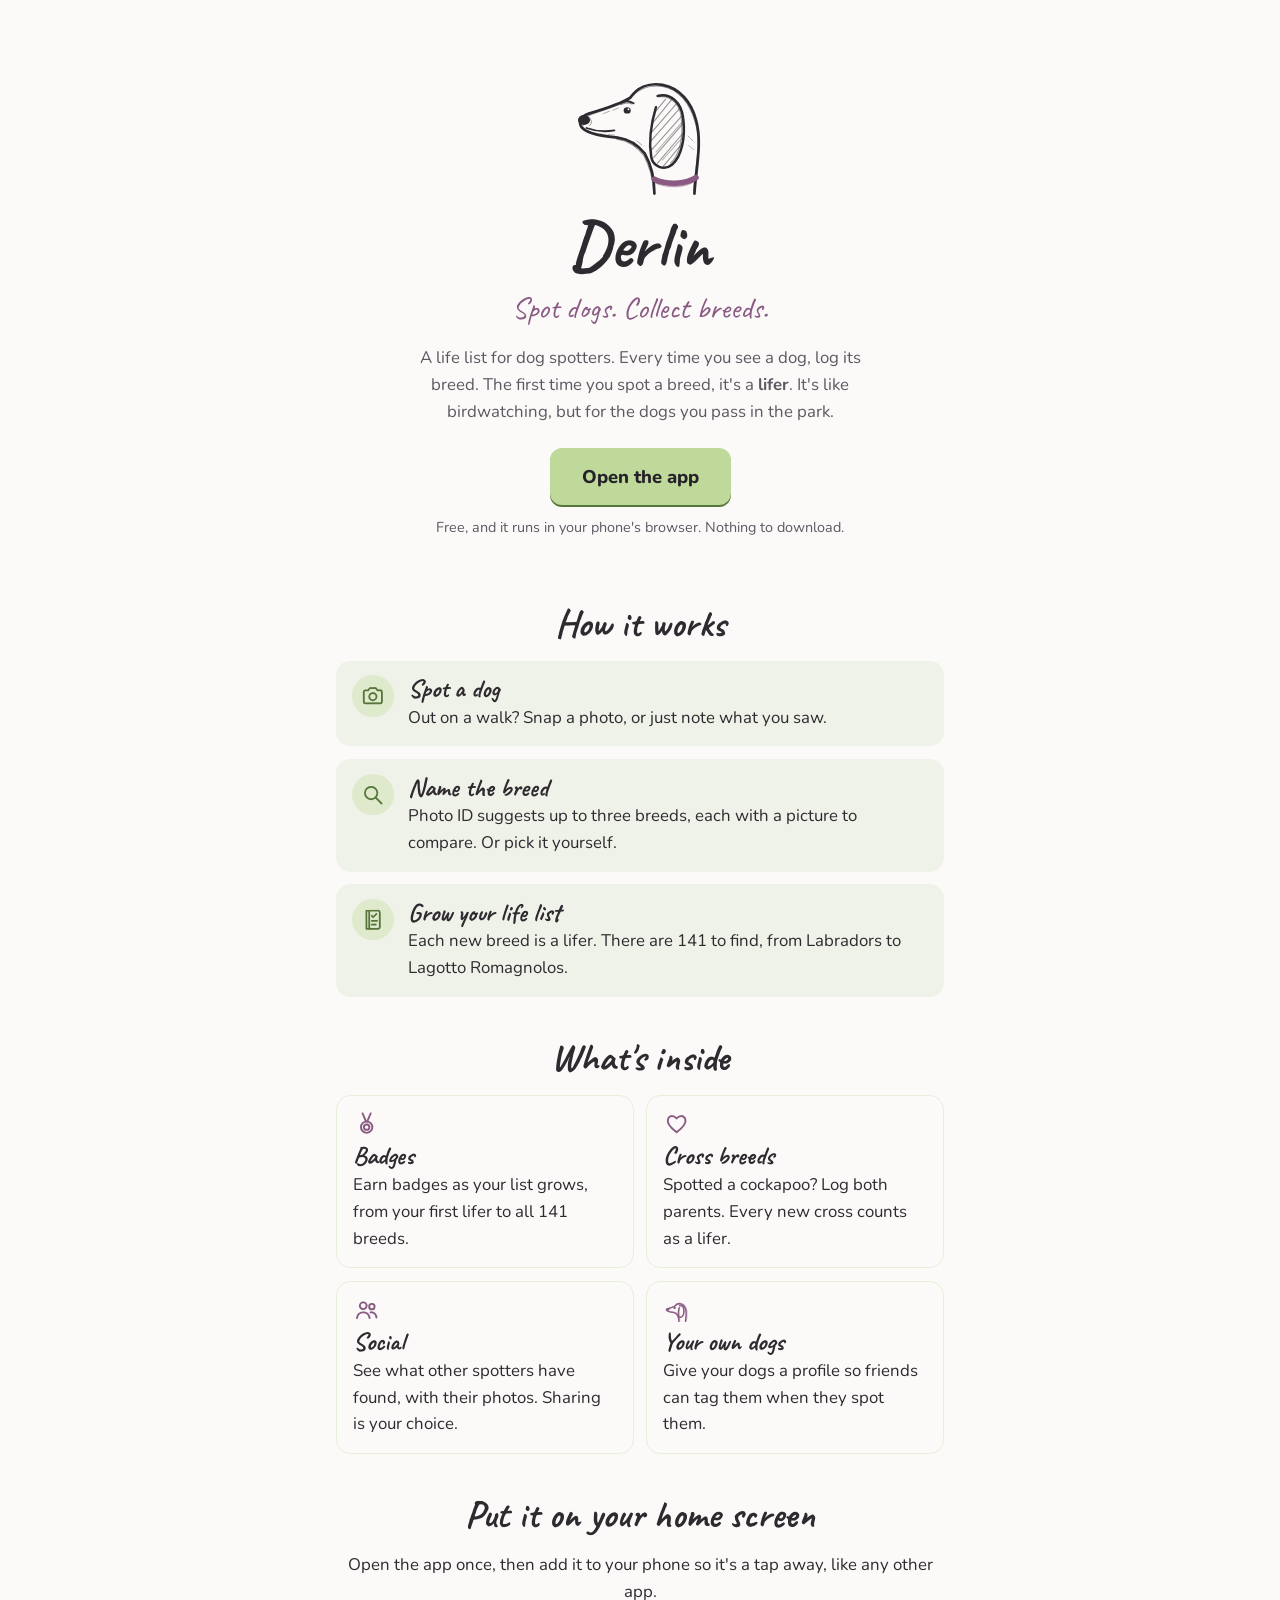
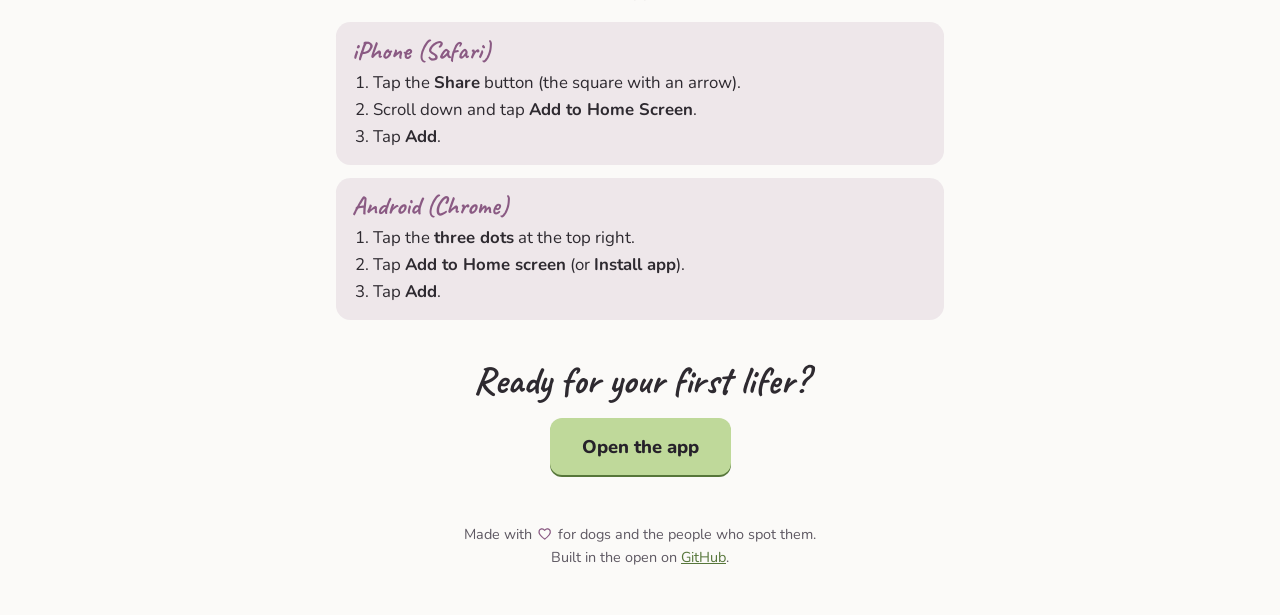
==== site/index.html @ f7e2fcc5 "Merge main into the Derlin rename Brings in the landing page and the privacy policy and terms, which" ====
<!doctype html>
<html lang="en">
<head>
<meta charset="utf-8">
<meta name="viewport" content="width=device-width, initial-scale=1">
<title>Derlin: a life list for dog spotters</title>
<meta name="description" content="Spot dogs, name their breeds and collect them all, like birding but for the dogs you pass in the park. Free, in your phone's browser.">
<meta property="og:title" content="Derlin: a life list for dog spotters">
<meta property="og:description" content="Spot dogs, name their breeds and collect them all, like birding but for dogs.">
<meta property="og:image" content="https://derlin.app/icon.png">
<meta name="theme-color" content="#FBFAF8" media="(prefers-color-scheme: light)">
<meta name="theme-color" content="#18171A" media="(prefers-color-scheme: dark)">
<link rel="icon" href="icon.svg" type="image/svg+xml">
<link rel="icon" href="icon.png" type="image/png">
<link rel="apple-touch-icon" href="icon.png">
<link rel="preconnect" href="https://fonts.googleapis.com">
<link rel="preconnect" href="https://fonts.gstatic.com" crossorigin>
<link href="https://fonts.googleapis.com/css2?family=Caveat:wght@600;700&family=Nunito:wght@400;600;700;800&display=swap" rel="stylesheet">
<style>
/* The app's brand colours (.streamlit/config.toml and MOBILE_CSS / DARK_CSS in app.py).
   Unlike the app, this page simply follows the phone's light or dark setting. */
:root {
  --paper: #FBFAF8; --card: #EFF2E8; --ink: #2E2A30; --ink-soft: #5E5862;
  --pistachio: #BFD99A; --pistachio-soft: rgba(191, 217, 154, .35);
  --pistachio-text: #56763A; --plum: #8A5A83; --plum-soft: rgba(138, 90, 131, .12);
  --on-pistachio: #26222A;
}
@media (prefers-color-scheme: dark) {
  :root {
    --paper: #18171A; --card: #262429; --ink: #ECE9EE; --ink-soft: #B5AFB9;
    --pistachio: #A9C985; --pistachio-soft: rgba(169, 201, 133, .16);
    --pistachio-text: #B9D697; --plum: #E3BEDD; --plum-soft: rgba(227, 190, 221, .14);
    --on-pistachio: #18171A;
  }
}
* { box-sizing: border-box; }
html { -webkit-text-size-adjust: 100%; }
body {
  margin: 0; background: var(--paper); color: var(--ink);
  font: 400 1.05rem/1.6 Nunito, system-ui, sans-serif;
}
main { max-width: 40rem; margin: 0 auto; padding: 0 1rem 2rem; }
h1, h2, h3 { font-family: Caveat, cursive; font-weight: 700; line-height: 1.1; margin: 0; }
a { color: var(--pistachio-text); }
.sketch { width: 1.2em; height: 1.2em; vertical-align: -.25em; }

/* The top: logo, name, one line and the button */
.hero { text-align: center; padding: 2.5rem 0 1.5rem; }
.logo { width: 9rem; height: auto; display: block; margin: 0 auto .5rem; }
.logo .ink { color: var(--ink); }
.logo .collar { stroke: var(--plum); }
.hero h1 { font-size: 4.2rem; }
.hero .tagline { font-family: Caveat, cursive; font-size: 1.9rem; color: var(--plum); margin: .1rem 0 .8rem; }
.hero p { margin: 0 auto 1.4rem; max-width: 30rem; color: var(--ink-soft); }
.button {
  display: inline-block; padding: .85rem 2rem; border-radius: .75rem;
  background: var(--pistachio); color: var(--on-pistachio); font-weight: 800;
  font-size: 1.15rem; text-decoration: none; box-shadow: 0 2px 0 var(--pistachio-text);
}
.button:hover, .button:focus-visible { filter: brightness(1.05); }
.button:active { transform: translateY(1px); box-shadow: none; }
.small { font-size: .9rem; color: var(--ink-soft); margin-top: .7rem; }

section { margin-top: 2.5rem; }
section > h2 { font-size: 2.4rem; text-align: center; margin-bottom: 1rem; }

/* How it works: three numbered steps */
.steps { list-style: none; padding: 0; margin: 0; display: grid; gap: .8rem; }
.steps li {
  display: flex; gap: .9rem; align-items: flex-start; background: var(--card);
  border-radius: .9rem; padding: .9rem 1rem;
}
.steps .icon {
  flex: none; width: 2.6rem; height: 2.6rem; border-radius: 50%; display: grid;
  place-items: center; background: var(--pistachio-soft); color: var(--pistachio-text);
}
.steps .icon .sketch { width: 1.6rem; height: 1.6rem; }
.steps h3, .features h3 { font-size: 1.6rem; }
.steps p, .features p { margin: .1rem 0 0; }

/* Feature highlights: small cards, two across on wider screens */
.features { display: grid; gap: .8rem; grid-template-columns: 1fr; }
@media (min-width: 34rem) { .features { grid-template-columns: 1fr 1fr; } }
.features div { border: 1.5px solid var(--pistachio-soft); border-radius: .9rem; padding: .9rem 1rem; }
.features .sketch { width: 1.7rem; height: 1.7rem; color: var(--plum); }

/* Add to home screen */
.howto { display: grid; gap: .8rem; }
.howto div { background: var(--plum-soft); border-radius: .9rem; padding: .9rem 1rem; }
.howto h3 { font-size: 1.6rem; color: var(--plum); }
.howto ol { margin: .3rem 0 0; padding-left: 1.3rem; }

.closing { text-align: center; }
footer { text-align: center; color: var(--ink-soft); font-size: .9rem; margin-top: 3rem; }
footer .sketch { color: var(--plum); }
</style>
</head>
<body>
<main>
  <header class="hero">
    <svg class="logo" xmlns="http://www.w3.org/2000/svg" viewBox="0 0 180 200" role="img" aria-label="Derlin logo: a pencil sketch of a dachshund's head">
  <defs>
    <clipPath id="ear">
      <path d="M112 70 C128 66 142 78 144 98 C147 122 142 146 130 156 C120 164 106 158 104 146 C101 128 104 104 110 84 Z"/>
    </clipPath>
  </defs>
  <g class="ink" fill="none" stroke="currentColor" stroke-linecap="round" stroke-linejoin="round">
    <g clip-path="url(#ear)" stroke-width="1.3" stroke-opacity=".5">
      <path d="M104 96 L122 74"/><path d="M104 106 L130 74"/><path d="M104 116 L137 78"/>
      <path d="M103 127 L141 84"/><path d="M104 138 L144 93"/><path d="M107 147 L145 103"/>
      <path d="M112 154 L145 115"/><path d="M119 158 L144 128"/><path d="M127 158 L142 140"/>
      <path d="M118 150 L143 122" stroke-opacity=".35"/><path d="M110 140 L144 101" stroke-opacity=".35"/>
    </g>
    <path stroke-width="3.4" d="M158 192 C160 160 168 128 160 100 C154 78 140 60 118 56 C100 53 86 60 78 72 C66 80 46 86 26 92 C16 95 12 104 18 110 C26 118 44 120 62 122 C76 124 88 132 96 142 C104 156 108 174 108 192"/>
    <path stroke-width="3.1" d="M112 70 C128 66 142 78 144 98 C147 122 142 146 130 156 C120 164 106 158 104 146 C101 128 104 104 110 84"/>
    <path stroke-width="2.3" d="M65 79 Q73 74 82 79"/>
    <path stroke-width="2.3" d="M23 110 C34 114 46 115 58 113"/>
    <g stroke-width="1.3" stroke-opacity=".5">
      <path d="M157 188 C159 158 167 129 159 103 C153 81 139 61 118 58 C101 56 89 61 81 70"/>
      <path d="M76 75 C64 82 46 87 29 93 C21 96 16 101 19 107"/>
      <path d="M114 71 C130 69 141 82 142 101 C144 124 139 145 128 154"/>
      <path d="M61 124 C76 126 87 134 95 145 C102 158 106 174 107 189"/>
      <path d="M66 81 Q73 77 80 80"/>
    </g>
    <g stroke-width="1.2" stroke-opacity=".38">
      <path d="M40 117 L48 119"/><path d="M50 118 L58 119"/>
      <path d="M44 92 L52 89"/><path d="M56 88 L63 85"/>
      <path d="M86 126 L92 131"/><path d="M90 136 L96 141"/>
      <path d="M150 120 L156 126"/><path d="M151 132 L157 137"/>
    </g>
    <ellipse cx="74" cy="88" rx="4.4" ry="4" fill="currentColor" stroke="none"/>
    <circle cx="75.6" cy="86.6" r="1.2" fill="#FAF8F5" stroke="none"/>
    <ellipse cx="20" cy="100" rx="7.6" ry="6.3" fill="currentColor" stroke="none"/>
    <path stroke-width="1.2" stroke-opacity=".5" d="M27 97 C30 101 30 104 27 107"/>
  </g>
  <path class="collar" d="M108 174 C122 181 146 181 160 172" fill="none" stroke="#8A5A83" stroke-width="7" stroke-linecap="round"/>
  <path class="collar" d="M110 179 C124 185 145 185 158 177" fill="none" stroke="#8A5A83" stroke-width="1.4" stroke-opacity=".55" stroke-linecap="round"/>
</svg>
    <h1>Derlin</h1>
    <div class="tagline">Spot dogs. Collect breeds.</div>
    <p>A life list for dog spotters. Every time you see a dog, log its breed. The first time you
      spot a breed, it's a <strong>lifer</strong>. It's like birdwatching, but for the dogs
      you pass in the park.</p>
    <a class="button" href="https://project-cerberus.streamlit.app">Open the app</a>
    <div class="small">Free, and it runs in your phone's browser. Nothing to download.</div>
  </header>

  <section aria-labelledby="how">
    <h2 id="how">How it works</h2>
    <ol class="steps">
      <li><span class="icon"><svg class="sketch" viewBox="0 0 24 24" aria-hidden="true" fill="none" stroke="currentColor" stroke-linecap="round" stroke-linejoin="round"><g stroke-width="1.6"><path d="M3.5 8.5 a1.5 1.5 0 0 1 1.5-1.5 h2.6 l1.5-2.1 h5.8 l1.5 2.1 h2.6 a1.5 1.5 0 0 1 1.5 1.5 v9.2 a1.5 1.5 0 0 1 -1.5 1.5 h-14 a1.5 1.5 0 0 1 -1.5-1.5 z"/><circle cx="12" cy="12.8" r="3.4"/></g><g stroke-width=".7" opacity=".5" transform="translate(.5 -.4) rotate(-1.5 12 12)"><path d="M3.5 8.5 a1.5 1.5 0 0 1 1.5-1.5 h2.6 l1.5-2.1 h5.8 l1.5 2.1 h2.6 a1.5 1.5 0 0 1 1.5 1.5 v9.2 a1.5 1.5 0 0 1 -1.5 1.5 h-14 a1.5 1.5 0 0 1 -1.5-1.5 z"/><circle cx="12" cy="12.8" r="3.4"/></g></svg></span><div>
        <h3>Spot a dog</h3>
        <p>Out on a walk? Snap a photo, or just note what you saw.</p></div></li>
      <li><span class="icon"><svg class="sketch" viewBox="0 0 24 24" aria-hidden="true" fill="none" stroke="currentColor" stroke-linecap="round" stroke-linejoin="round"><g stroke-width="1.6"><circle cx="10.4" cy="10.4" r="5.8"/><path d="M14.7 14.7 L20.2 20.2"/></g><g stroke-width=".7" opacity=".5" transform="translate(.5 -.4) rotate(-1.5 12 12)"><circle cx="10.4" cy="10.4" r="5.8"/><path d="M14.7 14.7 L20.2 20.2"/></g></svg></span><div>
        <h3>Name the breed</h3>
        <p>Photo ID suggests up to three breeds, each with a picture to compare. Or pick it yourself.</p></div></li>
      <li><span class="icon"><svg class="sketch" viewBox="0 0 24 24" aria-hidden="true" fill="none" stroke="currentColor" stroke-linecap="round" stroke-linejoin="round"><g stroke-width="1.6"><path d="M6 3.5 h11 a1.5 1.5 0 0 1 1.5 1.5 v14 a1.5 1.5 0 0 1 -1.5 1.5 h-11 z"/><path d="M8.6 3.6 v16.8"/><path d="M11 8.2 l1.3 1.4 L15.4 6.4"/><path d="M11 13 h5"/><path d="M11 16.5 h3.8"/></g><g stroke-width=".7" opacity=".5" transform="translate(.5 -.4) rotate(-1.5 12 12)"><path d="M6 3.5 h11 a1.5 1.5 0 0 1 1.5 1.5 v14 a1.5 1.5 0 0 1 -1.5 1.5 h-11 z"/><path d="M8.6 3.6 v16.8"/><path d="M11 8.2 l1.3 1.4 L15.4 6.4"/><path d="M11 13 h5"/><path d="M11 16.5 h3.8"/></g></svg></span><div>
        <h3>Grow your life list</h3>
        <p>Each new breed is a lifer. There are 141 to find, from Labradors to Lagotto Romagnolos.</p></div></li>
    </ol>
  </section>

  <section aria-labelledby="features">
    <h2 id="features">What's inside</h2>
    <div class="features">
      <div><svg class="sketch" viewBox="0 0 24 24" aria-hidden="true" fill="none" stroke="currentColor" stroke-linecap="round" stroke-linejoin="round"><g stroke-width="1.6"><path d="M8.4 3 l3 7"/><path d="M15.6 3 l-3 7"/><circle cx="12" cy="15.2" r="5"/><circle cx="12" cy="15.2" r="2.4"/></g><g stroke-width=".7" opacity=".5" transform="translate(.5 -.4) rotate(-1.5 12 12)"><path d="M8.4 3 l3 7"/><path d="M15.6 3 l-3 7"/><circle cx="12" cy="15.2" r="5"/><circle cx="12" cy="15.2" r="2.4"/></g></svg><h3>Badges</h3>
        <p>Earn badges as your list grows, from your first lifer to all 141 breeds.</p></div>
      <div><svg class="sketch" viewBox="0 0 24 24" aria-hidden="true" fill="none" stroke="currentColor" stroke-linecap="round" stroke-linejoin="round"><g stroke-width="1.6"><path d="M12 19.6 C5 14.6 3.4 11 4.4 8 c1-3 5-3.8 7.6-.5 c2.6-3.3 6.6-2.5 7.6.5 c1 3-.6 6.6-7.6 11.6 z"/></g><g stroke-width=".7" opacity=".5" transform="translate(.5 -.4) rotate(-1.5 12 12)"><path d="M12 19.6 C5 14.6 3.4 11 4.4 8 c1-3 5-3.8 7.6-.5 c2.6-3.3 6.6-2.5 7.6.5 c1 3-.6 6.6-7.6 11.6 z"/></g></svg><h3>Cross breeds</h3>
        <p>Spotted a cockapoo? Log both parents. Every new cross counts as a lifer.</p></div>
      <div><svg class="sketch" viewBox="0 0 24 24" aria-hidden="true" fill="none" stroke="currentColor" stroke-linecap="round" stroke-linejoin="round"><g stroke-width="1.6"><circle cx="9" cy="8.6" r="3"/><path d="M3.4 19.6 c.5-3.5 2.8-5.2 5.6-5.2 s5.1 1.7 5.6 5.2"/><circle cx="16.6" cy="9.4" r="2.4"/><path d="M15.4 14.4 c2.6-.2 4.8 1.4 5.3 4.6"/></g><g stroke-width=".7" opacity=".5" transform="translate(.5 -.4) rotate(-1.5 12 12)"><circle cx="9" cy="8.6" r="3"/><path d="M3.4 19.6 c.5-3.5 2.8-5.2 5.6-5.2 s5.1 1.7 5.6 5.2"/><circle cx="16.6" cy="9.4" r="2.4"/><path d="M15.4 14.4 c2.6-.2 4.8 1.4 5.3 4.6"/></g></svg><h3>Social</h3>
        <p>See what other spotters have found, with their photos. Sharing is your choice.</p></div>
      <div><svg class="sketch" viewBox="0 0 24 24" aria-hidden="true" fill="none" stroke="currentColor" stroke-linecap="round" stroke-linejoin="round"><g stroke-width="1.6"><svg x="1" y="0.5" width="22" height="23" viewBox="0 0 180 200"><path stroke-width="10" d="M158 192 C160 160 168 128 160 100 C154 78 140 60 118 56 C100 53 86 60 78 72 C66 80 46 86 26 92 C16 95 12 104 18 110 C26 118 44 120 62 122 C76 124 88 132 96 142 C104 156 108 174 108 192"/><path stroke-width="9.5" d="M112 70 C128 66 142 78 144 98 C147 122 142 146 130 156 C120 164 106 158 104 146 C101 128 104 104 110 84"/><ellipse cx="74" cy="88" rx="9" ry="8" fill="currentColor" stroke="none"/><ellipse cx="20" cy="100" rx="13" ry="11" fill="currentColor" stroke="none"/></svg></g><g stroke-width=".7" opacity=".5" transform="translate(.5 -.4) rotate(-1.5 12 12)"><svg x="1" y="0.5" width="22" height="23" viewBox="0 0 180 200"><path stroke-width="10" d="M158 192 C160 160 168 128 160 100 C154 78 140 60 118 56 C100 53 86 60 78 72 C66 80 46 86 26 92 C16 95 12 104 18 110 C26 118 44 120 62 122 C76 124 88 132 96 142 C104 156 108 174 108 192"/><path stroke-width="9.5" d="M112 70 C128 66 142 78 144 98 C147 122 142 146 130 156 C120 164 106 158 104 146 C101 128 104 104 110 84"/><ellipse cx="74" cy="88" rx="9" ry="8" fill="currentColor" stroke="none"/><ellipse cx="20" cy="100" rx="13" ry="11" fill="currentColor" stroke="none"/></svg></g></svg><h3>Your own dogs</h3>
        <p>Give your dogs a profile so friends can tag them when they spot them.</p></div>
    </div>
  </section>

  <section aria-labelledby="home-screen">
    <h2 id="home-screen">Put it on your home screen</h2>
    <p style="text-align:center;margin-top:0">Open the app once, then add it to your phone so it's a tap away, like any other app.</p>
    <div class="howto">
      <div><h3>iPhone (Safari)</h3>
        <ol><li>Tap the <strong>Share</strong> button (the square with an arrow).</li>
          <li>Scroll down and tap <strong>Add to Home Screen</strong>.</li>
          <li>Tap <strong>Add</strong>.</li></ol></div>
      <div><h3>Android (Chrome)</h3>
        <ol><li>Tap the <strong>three dots</strong> at the top right.</li>
          <li>Tap <strong>Add to Home screen</strong> (or <strong>Install app</strong>).</li>
          <li>Tap <strong>Add</strong>.</li></ol></div>
    </div>
  </section>

  <section class="closing">
    <h2>Ready for your first lifer?</h2>
    <a class="button" href="https://project-cerberus.streamlit.app">Open the app</a>
  </section>

  <footer>
    <p>Made with <svg class="sketch" viewBox="0 0 24 24" aria-hidden="true" fill="none" stroke="currentColor" stroke-linecap="round" stroke-linejoin="round"><g stroke-width="1.6"><path d="M12 19.6 C5 14.6 3.4 11 4.4 8 c1-3 5-3.8 7.6-.5 c2.6-3.3 6.6-2.5 7.6.5 c1 3-.6 6.6-7.6 11.6 z"/></g><g stroke-width=".7" opacity=".5" transform="translate(.5 -.4) rotate(-1.5 12 12)"><path d="M12 19.6 C5 14.6 3.4 11 4.4 8 c1-3 5-3.8 7.6-.5 c2.6-3.3 6.6-2.5 7.6.5 c1 3-.6 6.6-7.6 11.6 z"/></g></svg> for dogs and the people who spot them.<br>
      Built in the open on <a href="https://github.com/charlesingramsmith/project-cerberus">GitHub</a>.</p>
  </footer>
</main>
</body>
</html>
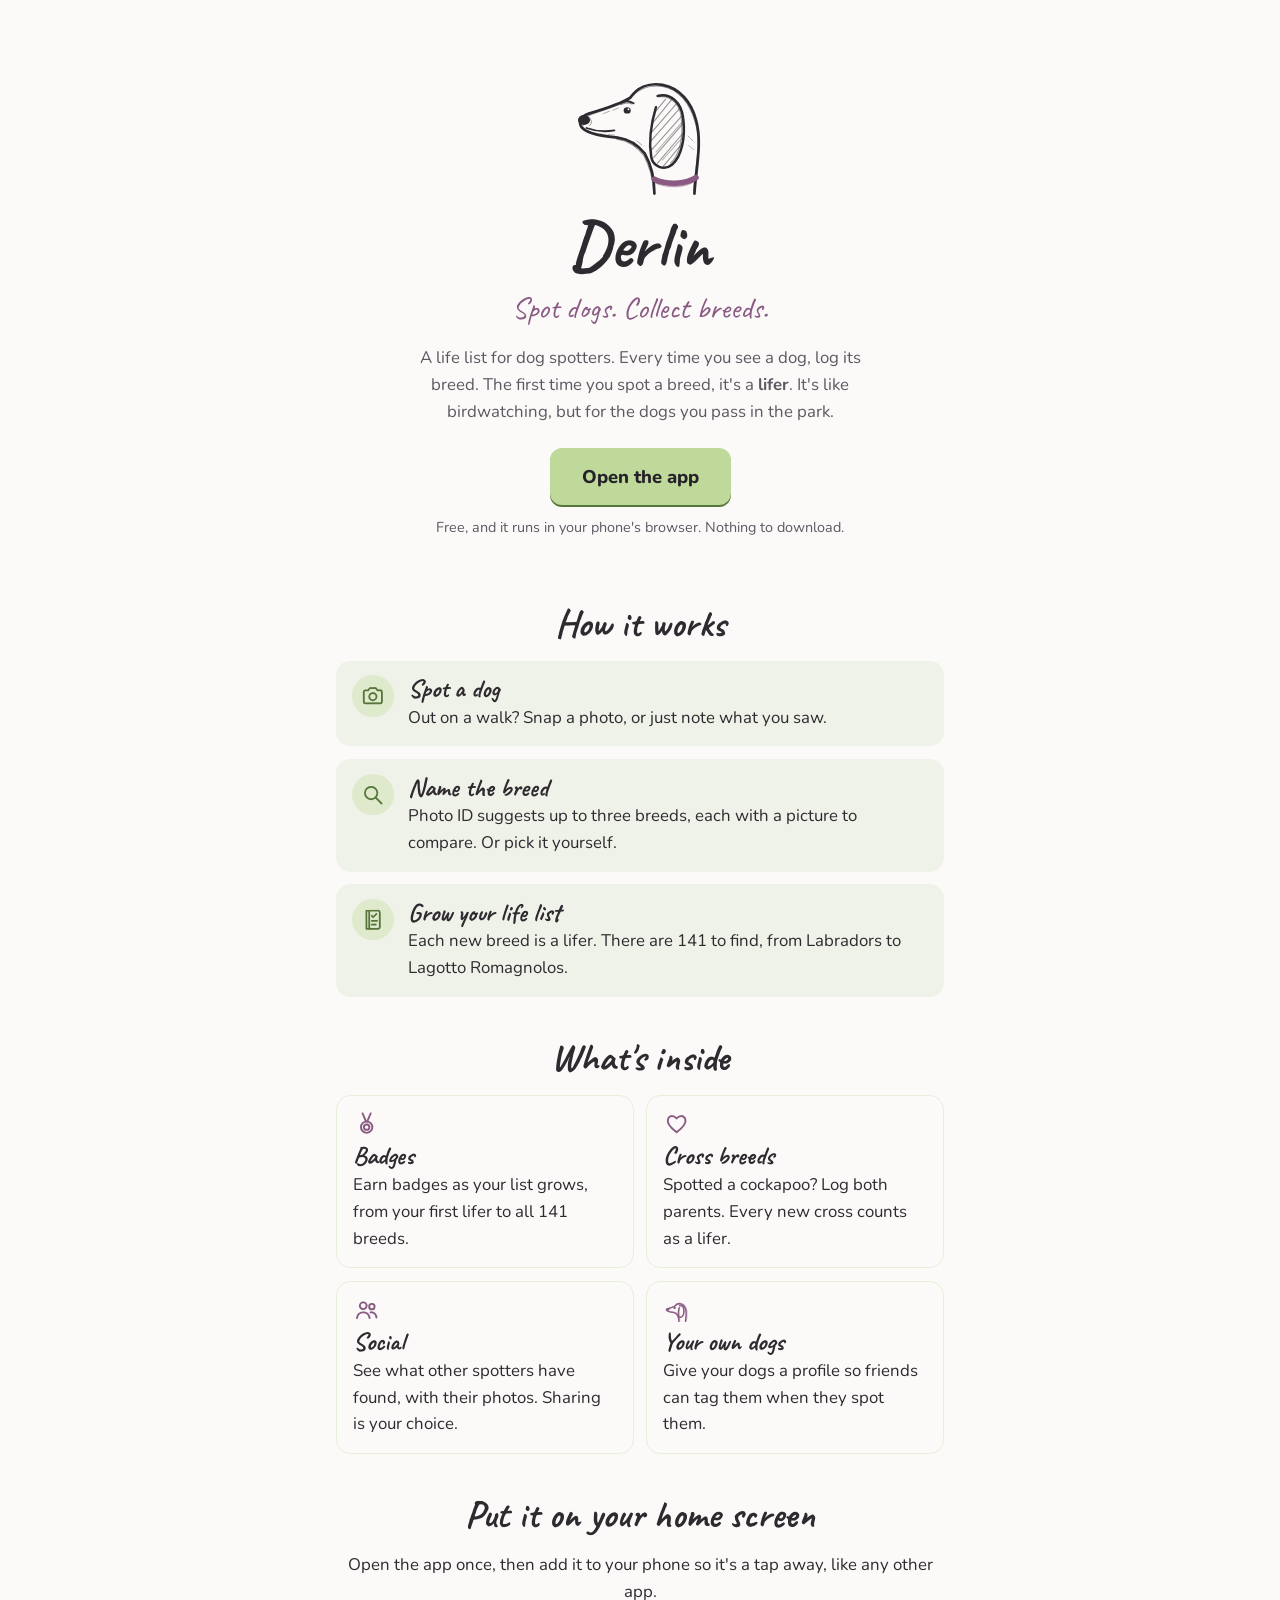
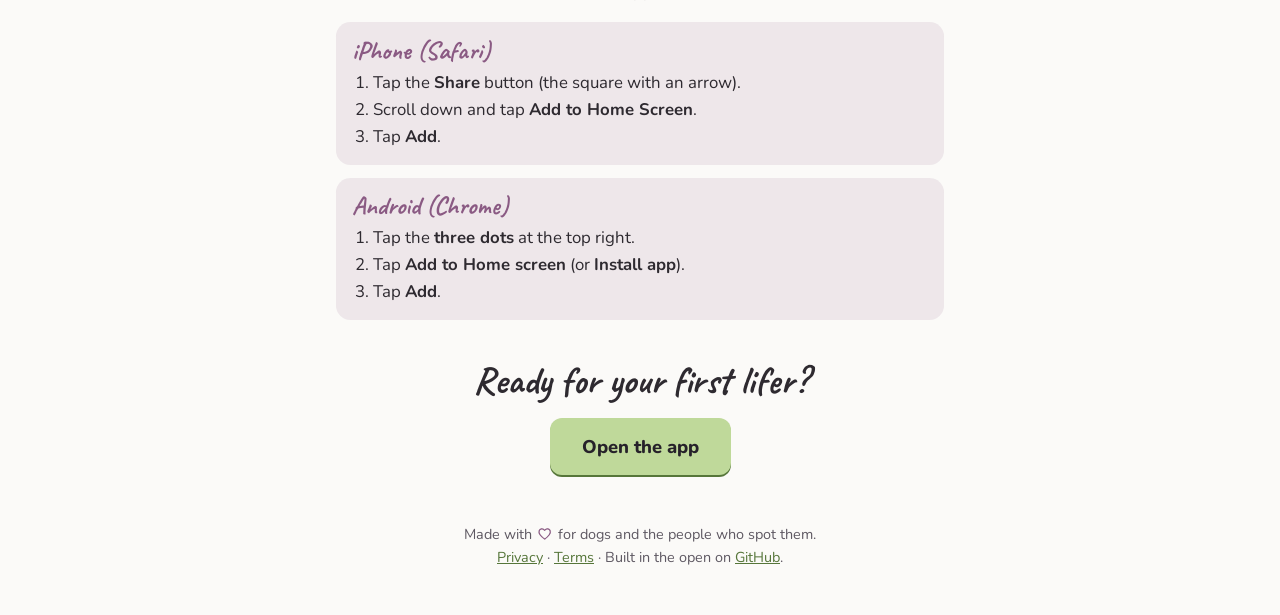
==== commit 6a24f6b8: "Add privacy and terms pages to the Derlin website The landing page now has derlin.app/privacy and de" ====
--- a/site/index.html
+++ b/site/index.html
@@ -16,89 +16,12 @@
 <link rel="preconnect" href="https://fonts.googleapis.com">
 <link rel="preconnect" href="https://fonts.gstatic.com" crossorigin>
 <link href="https://fonts.googleapis.com/css2?family=Caveat:wght@600;700&family=Nunito:wght@400;600;700;800&display=swap" rel="stylesheet">
-<style>
-/* The app's brand colours (.streamlit/config.toml and MOBILE_CSS / DARK_CSS in app.py).
-   Unlike the app, this page simply follows the phone's light or dark setting. */
-:root {
-  --paper: #FBFAF8; --card: #EFF2E8; --ink: #2E2A30; --ink-soft: #5E5862;
-  --pistachio: #BFD99A; --pistachio-soft: rgba(191, 217, 154, .35);
-  --pistachio-text: #56763A; --plum: #8A5A83; --plum-soft: rgba(138, 90, 131, .12);
-  --on-pistachio: #26222A;
-}
-@media (prefers-color-scheme: dark) {
-  :root {
-    --paper: #18171A; --card: #262429; --ink: #ECE9EE; --ink-soft: #B5AFB9;
-    --pistachio: #A9C985; --pistachio-soft: rgba(169, 201, 133, .16);
-    --pistachio-text: #B9D697; --plum: #E3BEDD; --plum-soft: rgba(227, 190, 221, .14);
-    --on-pistachio: #18171A;
-  }
-}
-* { box-sizing: border-box; }
-html { -webkit-text-size-adjust: 100%; }
-body {
-  margin: 0; background: var(--paper); color: var(--ink);
-  font: 400 1.05rem/1.6 Nunito, system-ui, sans-serif;
-}
-main { max-width: 40rem; margin: 0 auto; padding: 0 1rem 2rem; }
-h1, h2, h3 { font-family: Caveat, cursive; font-weight: 700; line-height: 1.1; margin: 0; }
-a { color: var(--pistachio-text); }
-.sketch { width: 1.2em; height: 1.2em; vertical-align: -.25em; }
-
-/* The top: logo, name, one line and the button */
-.hero { text-align: center; padding: 2.5rem 0 1.5rem; }
-.logo { width: 9rem; height: auto; display: block; margin: 0 auto .5rem; }
-.logo .ink { color: var(--ink); }
-.logo .collar { stroke: var(--plum); }
-.hero h1 { font-size: 4.2rem; }
-.hero .tagline { font-family: Caveat, cursive; font-size: 1.9rem; color: var(--plum); margin: .1rem 0 .8rem; }
-.hero p { margin: 0 auto 1.4rem; max-width: 30rem; color: var(--ink-soft); }
-.button {
-  display: inline-block; padding: .85rem 2rem; border-radius: .75rem;
-  background: var(--pistachio); color: var(--on-pistachio); font-weight: 800;
-  font-size: 1.15rem; text-decoration: none; box-shadow: 0 2px 0 var(--pistachio-text);
-}
-.button:hover, .button:focus-visible { filter: brightness(1.05); }
-.button:active { transform: translateY(1px); box-shadow: none; }
-.small { font-size: .9rem; color: var(--ink-soft); margin-top: .7rem; }
-
-section { margin-top: 2.5rem; }
-section > h2 { font-size: 2.4rem; text-align: center; margin-bottom: 1rem; }
-
-/* How it works: three numbered steps */
-.steps { list-style: none; padding: 0; margin: 0; display: grid; gap: .8rem; }
-.steps li {
-  display: flex; gap: .9rem; align-items: flex-start; background: var(--card);
-  border-radius: .9rem; padding: .9rem 1rem;
-}
-.steps .icon {
-  flex: none; width: 2.6rem; height: 2.6rem; border-radius: 50%; display: grid;
-  place-items: center; background: var(--pistachio-soft); color: var(--pistachio-text);
-}
-.steps .icon .sketch { width: 1.6rem; height: 1.6rem; }
-.steps h3, .features h3 { font-size: 1.6rem; }
-.steps p, .features p { margin: .1rem 0 0; }
-
-/* Feature highlights: small cards, two across on wider screens */
-.features { display: grid; gap: .8rem; grid-template-columns: 1fr; }
-@media (min-width: 34rem) { .features { grid-template-columns: 1fr 1fr; } }
-.features div { border: 1.5px solid var(--pistachio-soft); border-radius: .9rem; padding: .9rem 1rem; }
-.features .sketch { width: 1.7rem; height: 1.7rem; color: var(--plum); }
-
-/* Add to home screen */
-.howto { display: grid; gap: .8rem; }
-.howto div { background: var(--plum-soft); border-radius: .9rem; padding: .9rem 1rem; }
-.howto h3 { font-size: 1.6rem; color: var(--plum); }
-.howto ol { margin: .3rem 0 0; padding-left: 1.3rem; }
-
-.closing { text-align: center; }
-footer { text-align: center; color: var(--ink-soft); font-size: .9rem; margin-top: 3rem; }
-footer .sketch { color: var(--plum); }
-</style>
+<link rel="stylesheet" href="style.css">
 </head>
 <body>
 <main>
   <header class="hero">
-    <svg class="logo" xmlns="http://www.w3.org/2000/svg" viewBox="0 0 180 200" role="img" aria-label="Derlin logo: a pencil sketch of a dachshund's head">
+    <svg class="logo" xmlns="http://www.w3.org/2000/svg" viewBox="0 0 180 200" role="img" aria-label="Cerberus logo: a pencil sketch of a dachshund's head">
   <defs>
     <clipPath id="ear">
       <path d="M112 70 C128 66 142 78 144 98 C147 122 142 146 130 156 C120 164 106 158 104 146 C101 128 104 104 110 84 Z"/>
@@ -196,7 +119,7 @@
 
   <footer>
     <p>Made with <svg class="sketch" viewBox="0 0 24 24" aria-hidden="true" fill="none" stroke="currentColor" stroke-linecap="round" stroke-linejoin="round"><g stroke-width="1.6"><path d="M12 19.6 C5 14.6 3.4 11 4.4 8 c1-3 5-3.8 7.6-.5 c2.6-3.3 6.6-2.5 7.6.5 c1 3-.6 6.6-7.6 11.6 z"/></g><g stroke-width=".7" opacity=".5" transform="translate(.5 -.4) rotate(-1.5 12 12)"><path d="M12 19.6 C5 14.6 3.4 11 4.4 8 c1-3 5-3.8 7.6-.5 c2.6-3.3 6.6-2.5 7.6.5 c1 3-.6 6.6-7.6 11.6 z"/></g></svg> for dogs and the people who spot them.<br>
-      Built in the open on <a href="https://github.com/charlesingramsmith/project-cerberus">GitHub</a>.</p>
+      <a href="privacy/">Privacy</a> · <a href="terms/">Terms</a> · Built in the open on <a href="https://github.com/charlesingramsmith/project-cerberus">GitHub</a>.</p>
   </footer>
 </main>
 </body>
--- a/site/style.css
+++ b/site/style.css
@@ -0,0 +1,88 @@
+/* Styles for the Derlin landing page and its privacy and terms pages. Hand-edited
+   (not generated): scripts/build_site.py only writes the HTML pages. */
+/* The app's brand colours (.streamlit/config.toml and MOBILE_CSS / DARK_CSS in app.py).
+   Unlike the app, this page simply follows the phone's light or dark setting. */
+:root {
+  --paper: #FBFAF8; --card: #EFF2E8; --ink: #2E2A30; --ink-soft: #5E5862;
+  --pistachio: #BFD99A; --pistachio-soft: rgba(191, 217, 154, .35);
+  --pistachio-text: #56763A; --plum: #8A5A83; --plum-soft: rgba(138, 90, 131, .12);
+  --on-pistachio: #26222A;
+}
+@media (prefers-color-scheme: dark) {
+  :root {
+    --paper: #18171A; --card: #262429; --ink: #ECE9EE; --ink-soft: #B5AFB9;
+    --pistachio: #A9C985; --pistachio-soft: rgba(169, 201, 133, .16);
+    --pistachio-text: #B9D697; --plum: #E3BEDD; --plum-soft: rgba(227, 190, 221, .14);
+    --on-pistachio: #18171A;
+  }
+}
+* { box-sizing: border-box; }
+html { -webkit-text-size-adjust: 100%; }
+body {
+  margin: 0; background: var(--paper); color: var(--ink);
+  font: 400 1.05rem/1.6 Nunito, system-ui, sans-serif;
+}
+main { max-width: 40rem; margin: 0 auto; padding: 0 1rem 2rem; }
+h1, h2, h3 { font-family: Caveat, cursive; font-weight: 700; line-height: 1.1; margin: 0; }
+a { color: var(--pistachio-text); }
+.sketch { width: 1.2em; height: 1.2em; vertical-align: -.25em; }
+
+/* The top: logo, name, one line and the button */
+.hero { text-align: center; padding: 2.5rem 0 1.5rem; }
+.logo { width: 9rem; height: auto; display: block; margin: 0 auto .5rem; }
+.logo .ink { color: var(--ink); }
+.logo .collar { stroke: var(--plum); }
+.hero h1 { font-size: 4.2rem; }
+.hero .tagline { font-family: Caveat, cursive; font-size: 1.9rem; color: var(--plum); margin: .1rem 0 .8rem; }
+.hero p { margin: 0 auto 1.4rem; max-width: 30rem; color: var(--ink-soft); }
+.button {
+  display: inline-block; padding: .85rem 2rem; border-radius: .75rem;
+  background: var(--pistachio); color: var(--on-pistachio); font-weight: 800;
+  font-size: 1.15rem; text-decoration: none; box-shadow: 0 2px 0 var(--pistachio-text);
+}
+.button:hover, .button:focus-visible { filter: brightness(1.05); }
+.button:active { transform: translateY(1px); box-shadow: none; }
+.small { font-size: .9rem; color: var(--ink-soft); margin-top: .7rem; }
+
+section { margin-top: 2.5rem; }
+section > h2 { font-size: 2.4rem; text-align: center; margin-bottom: 1rem; }
+
+/* How it works: three numbered steps */
+.steps { list-style: none; padding: 0; margin: 0; display: grid; gap: .8rem; }
+.steps li {
+  display: flex; gap: .9rem; align-items: flex-start; background: var(--card);
+  border-radius: .9rem; padding: .9rem 1rem;
+}
+.steps .icon {
+  flex: none; width: 2.6rem; height: 2.6rem; border-radius: 50%; display: grid;
+  place-items: center; background: var(--pistachio-soft); color: var(--pistachio-text);
+}
+.steps .icon .sketch { width: 1.6rem; height: 1.6rem; }
+.steps h3, .features h3 { font-size: 1.6rem; }
+.steps p, .features p { margin: .1rem 0 0; }
+
+/* Feature highlights: small cards, two across on wider screens */
+.features { display: grid; gap: .8rem; grid-template-columns: 1fr; }
+@media (min-width: 34rem) { .features { grid-template-columns: 1fr 1fr; } }
+.features div { border: 1.5px solid var(--pistachio-soft); border-radius: .9rem; padding: .9rem 1rem; }
+.features .sketch { width: 1.7rem; height: 1.7rem; color: var(--plum); }
+
+/* Add to home screen */
+.howto { display: grid; gap: .8rem; }
+.howto div { background: var(--plum-soft); border-radius: .9rem; padding: .9rem 1rem; }
+.howto h3 { font-size: 1.6rem; color: var(--plum); }
+.howto ol { margin: .3rem 0 0; padding-left: 1.3rem; }
+
+.closing { text-align: center; }
+footer { text-align: center; color: var(--ink-soft); font-size: .9rem; margin-top: 3rem; }
+footer .sketch { color: var(--plum); }
+
+/* The privacy and terms pages (built from legal/*.md) */
+.legal-top { display: flex; align-items: center; gap: .6rem; padding: 1.2rem 0 .5rem; }
+.legal-top .logo { width: 2.6rem; margin: 0; }
+.legal-top a { font-family: Caveat, cursive; font-size: 2rem; font-weight: 700; color: var(--ink); text-decoration: none; }
+.legal h1 { font-size: 3rem; margin: 1rem 0 .5rem; }
+.legal h2 { font-size: 2rem; text-align: left; margin: 2rem 0 .3rem; }
+.legal h3 { font-size: 1.6rem; margin: 1.4rem 0 .2rem; }
+.legal p, .legal li { margin: .5rem 0; }
+.legal ul, .legal ol { padding-left: 1.3rem; }
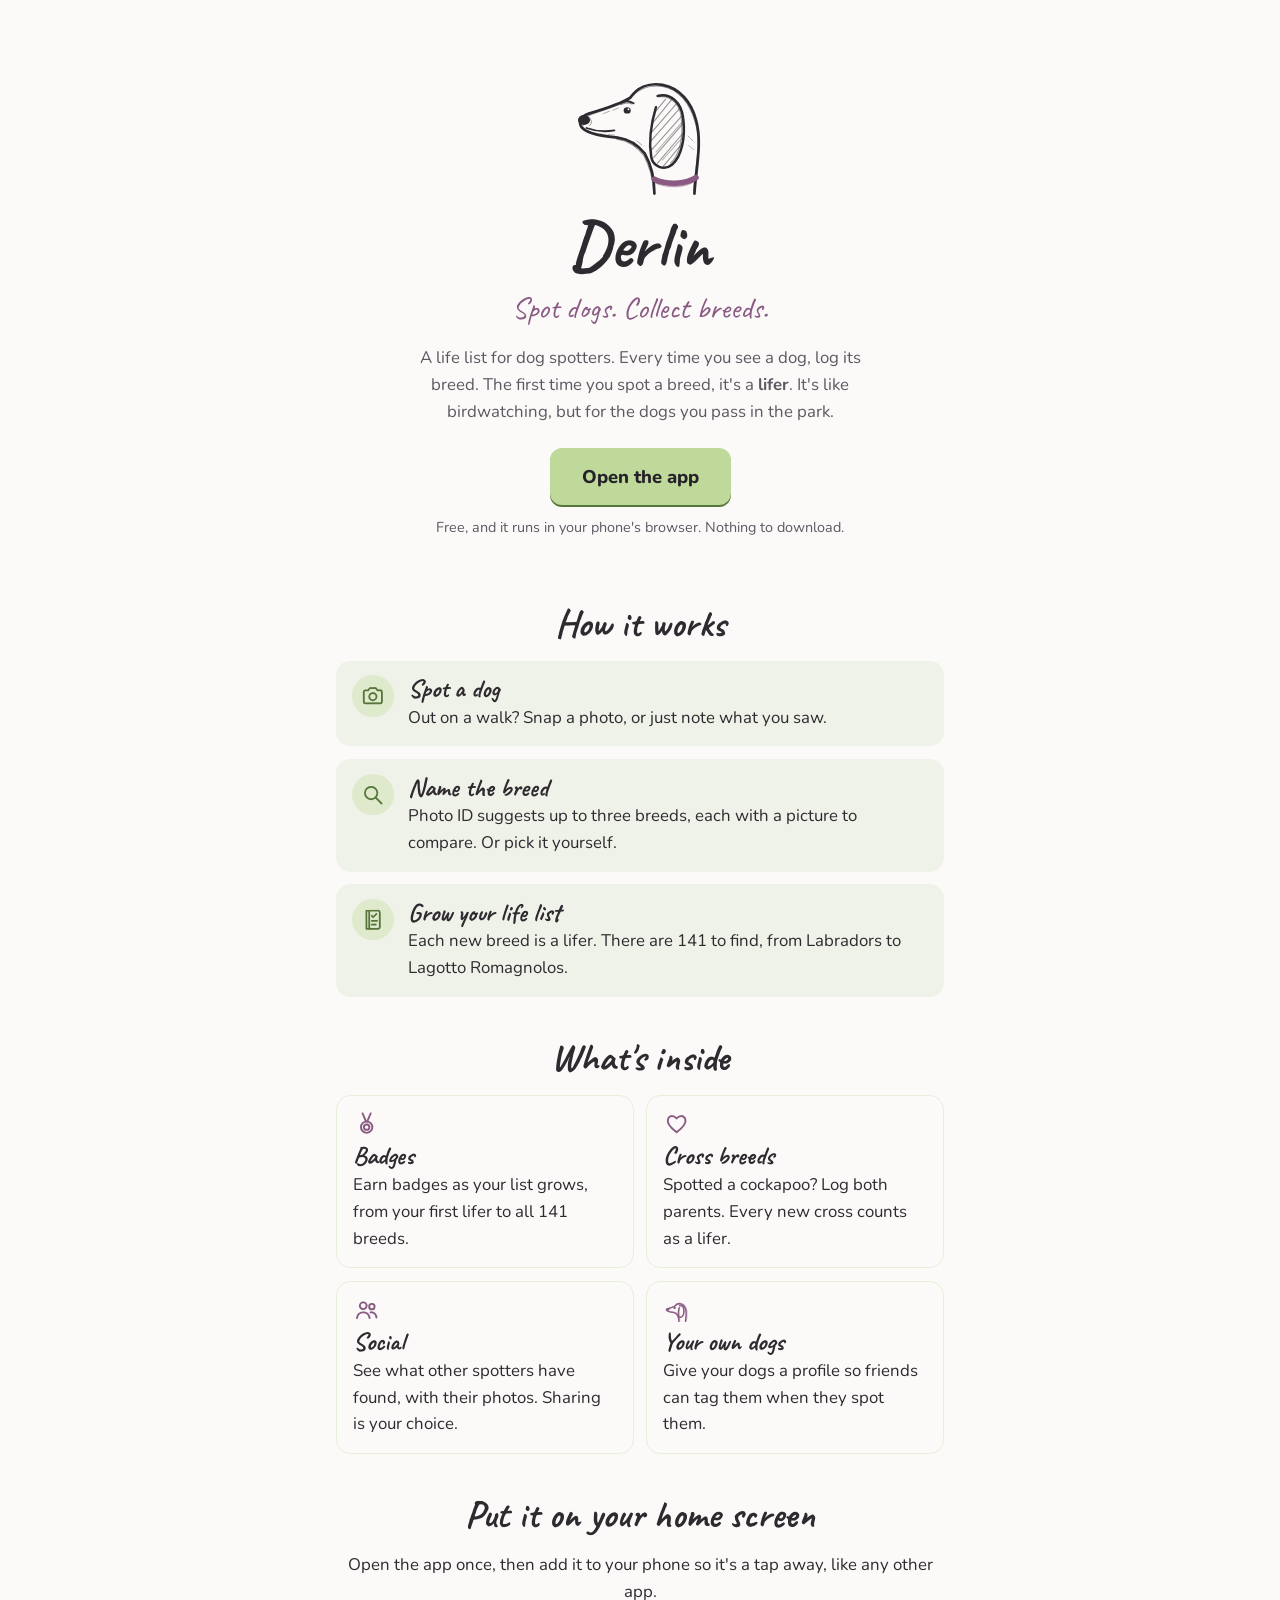
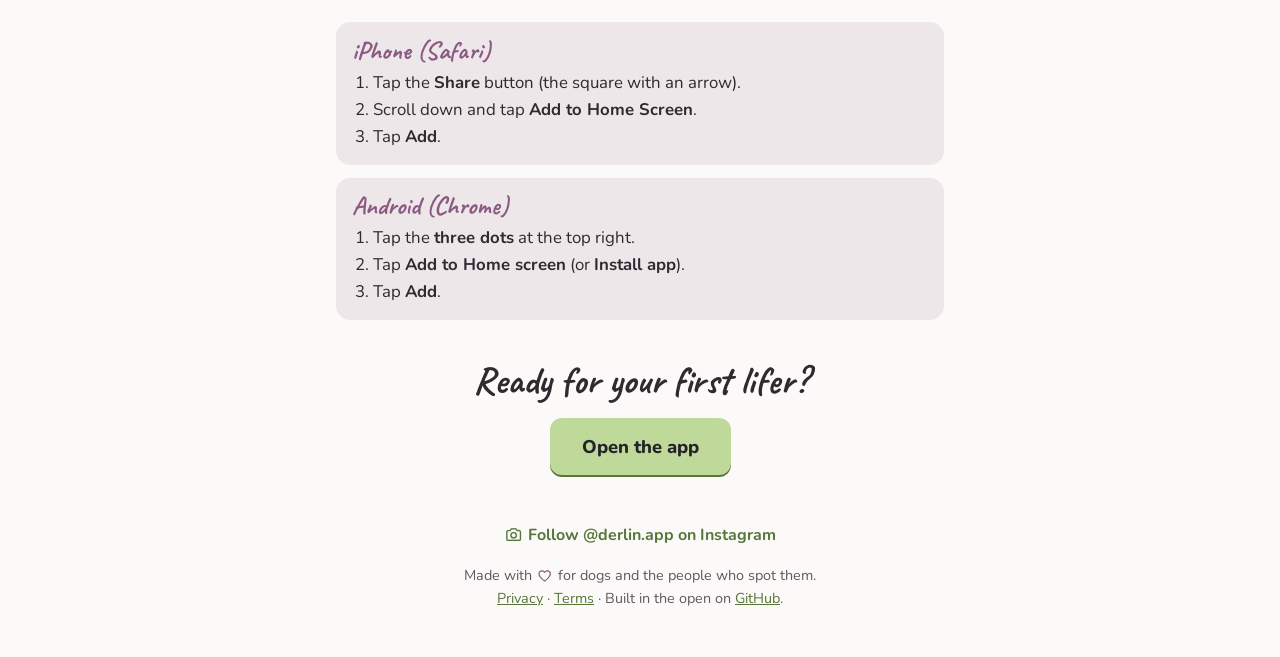
==== commit dec70bf7: "Link the Derlin Instagram from the website The landing page footer now has "Follow @derlin.app on In" ====
--- a/site/index.html
+++ b/site/index.html
@@ -21,7 +21,7 @@
 <body>
 <main>
   <header class="hero">
-    <svg class="logo" xmlns="http://www.w3.org/2000/svg" viewBox="0 0 180 200" role="img" aria-label="Cerberus logo: a pencil sketch of a dachshund's head">
+    <svg class="logo" xmlns="http://www.w3.org/2000/svg" viewBox="0 0 180 200" role="img" aria-label="Derlin logo: a pencil sketch of a dachshund's head">
   <defs>
     <clipPath id="ear">
       <path d="M112 70 C128 66 142 78 144 98 C147 122 142 146 130 156 C120 164 106 158 104 146 C101 128 104 104 110 84 Z"/>
@@ -118,6 +118,7 @@
   </section>
 
   <footer>
+    <p class="follow"><a href="https://www.instagram.com/derlin.app/"><svg class="sketch" viewBox="0 0 24 24" aria-hidden="true" fill="none" stroke="currentColor" stroke-linecap="round" stroke-linejoin="round"><g stroke-width="1.6"><path d="M3.5 8.5 a1.5 1.5 0 0 1 1.5-1.5 h2.6 l1.5-2.1 h5.8 l1.5 2.1 h2.6 a1.5 1.5 0 0 1 1.5 1.5 v9.2 a1.5 1.5 0 0 1 -1.5 1.5 h-14 a1.5 1.5 0 0 1 -1.5-1.5 z"/><circle cx="12" cy="12.8" r="3.4"/></g><g stroke-width=".7" opacity=".5" transform="translate(.5 -.4) rotate(-1.5 12 12)"><path d="M3.5 8.5 a1.5 1.5 0 0 1 1.5-1.5 h2.6 l1.5-2.1 h5.8 l1.5 2.1 h2.6 a1.5 1.5 0 0 1 1.5 1.5 v9.2 a1.5 1.5 0 0 1 -1.5 1.5 h-14 a1.5 1.5 0 0 1 -1.5-1.5 z"/><circle cx="12" cy="12.8" r="3.4"/></g></svg> Follow @derlin.app on Instagram</a></p>
     <p>Made with <svg class="sketch" viewBox="0 0 24 24" aria-hidden="true" fill="none" stroke="currentColor" stroke-linecap="round" stroke-linejoin="round"><g stroke-width="1.6"><path d="M12 19.6 C5 14.6 3.4 11 4.4 8 c1-3 5-3.8 7.6-.5 c2.6-3.3 6.6-2.5 7.6.5 c1 3-.6 6.6-7.6 11.6 z"/></g><g stroke-width=".7" opacity=".5" transform="translate(.5 -.4) rotate(-1.5 12 12)"><path d="M12 19.6 C5 14.6 3.4 11 4.4 8 c1-3 5-3.8 7.6-.5 c2.6-3.3 6.6-2.5 7.6.5 c1 3-.6 6.6-7.6 11.6 z"/></g></svg> for dogs and the people who spot them.<br>
       <a href="privacy/">Privacy</a> · <a href="terms/">Terms</a> · Built in the open on <a href="https://github.com/charlesingramsmith/project-cerberus">GitHub</a>.</p>
   </footer>
--- a/site/style.css
+++ b/site/style.css
@@ -86,3 +86,6 @@
 .legal h3 { font-size: 1.6rem; margin: 1.4rem 0 .2rem; }
 .legal p, .legal li { margin: .5rem 0; }
 .legal ul, .legal ol { padding-left: 1.3rem; }
+footer .follow { font-size: 1rem; font-weight: 700; }
+footer .follow a { text-decoration: none; }
+footer .follow .sketch { color: var(--pistachio-text); }
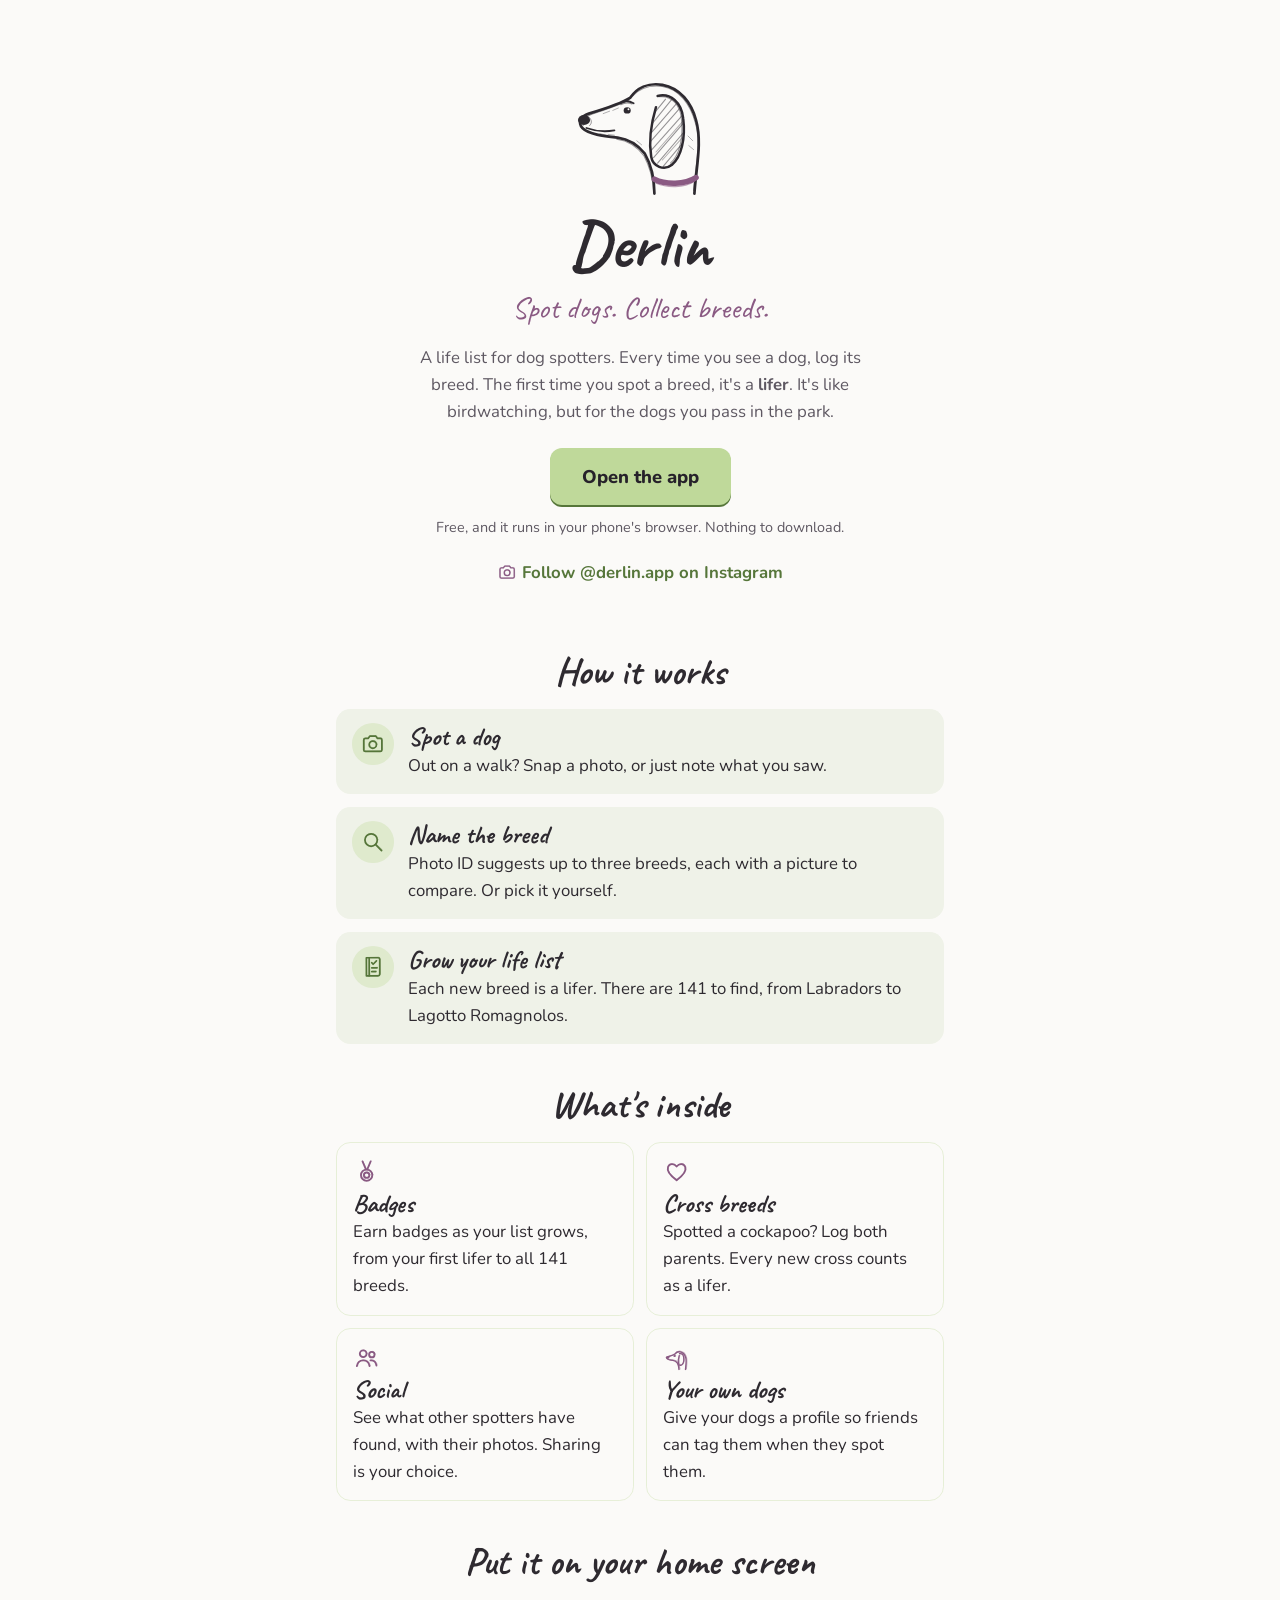
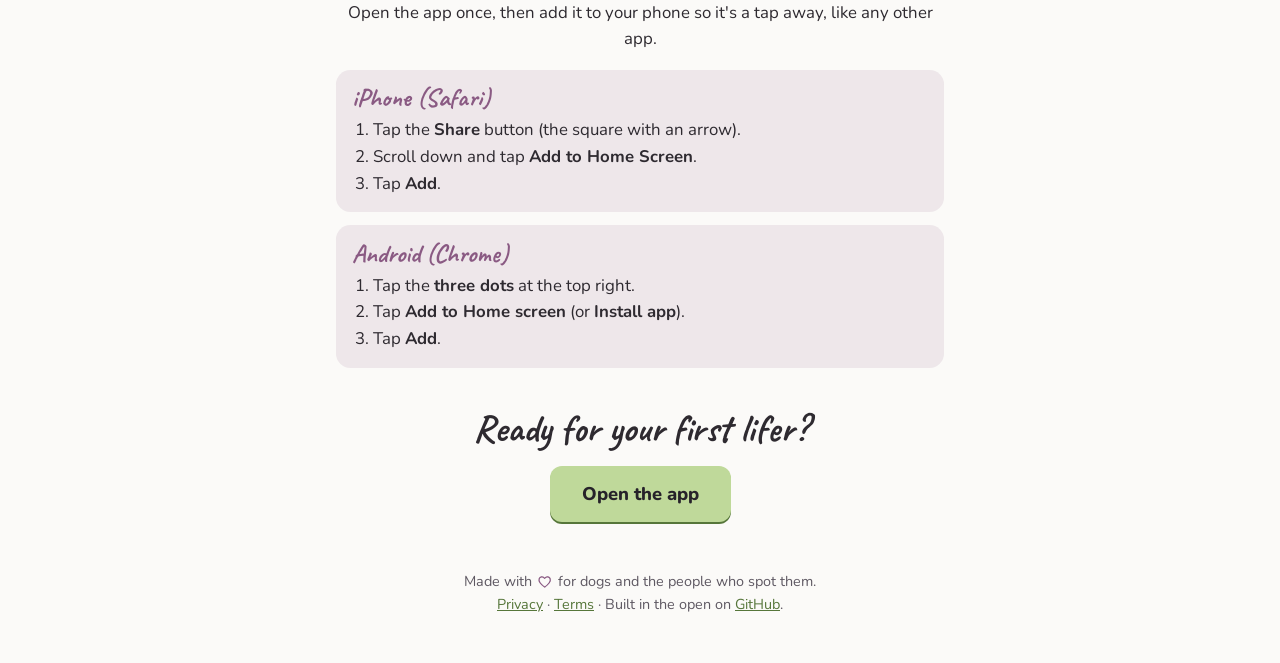
==== commit adfedb8a: "Move the Instagram link up the landing page "Follow @derlin.app on Instagram" now sits just under th" ====
--- a/site/index.html
+++ b/site/index.html
@@ -64,8 +64,9 @@
     <p>A life list for dog spotters. Every time you see a dog, log its breed. The first time you
       spot a breed, it's a <strong>lifer</strong>. It's like birdwatching, but for the dogs
       you pass in the park.</p>
-    <a class="button" href="https://project-cerberus.streamlit.app">Open the app</a>
+    <a class="button" href="https://app.derlin.app">Open the app</a>
     <div class="small">Free, and it runs in your phone's browser. Nothing to download.</div>
+    <p class="follow"><a href="https://www.instagram.com/derlin.app/"><svg class="sketch" viewBox="0 0 24 24" aria-hidden="true" fill="none" stroke="currentColor" stroke-linecap="round" stroke-linejoin="round"><g stroke-width="1.6"><path d="M3.5 8.5 a1.5 1.5 0 0 1 1.5-1.5 h2.6 l1.5-2.1 h5.8 l1.5 2.1 h2.6 a1.5 1.5 0 0 1 1.5 1.5 v9.2 a1.5 1.5 0 0 1 -1.5 1.5 h-14 a1.5 1.5 0 0 1 -1.5-1.5 z"/><circle cx="12" cy="12.8" r="3.4"/></g><g stroke-width=".7" opacity=".5" transform="translate(.5 -.4) rotate(-1.5 12 12)"><path d="M3.5 8.5 a1.5 1.5 0 0 1 1.5-1.5 h2.6 l1.5-2.1 h5.8 l1.5 2.1 h2.6 a1.5 1.5 0 0 1 1.5 1.5 v9.2 a1.5 1.5 0 0 1 -1.5 1.5 h-14 a1.5 1.5 0 0 1 -1.5-1.5 z"/><circle cx="12" cy="12.8" r="3.4"/></g></svg> Follow @derlin.app on Instagram</a></p>
   </header>
 
   <section aria-labelledby="how">
@@ -114,11 +115,10 @@
 
   <section class="closing">
     <h2>Ready for your first lifer?</h2>
-    <a class="button" href="https://project-cerberus.streamlit.app">Open the app</a>
+    <a class="button" href="https://app.derlin.app">Open the app</a>
   </section>
 
   <footer>
-    <p class="follow"><a href="https://www.instagram.com/derlin.app/"><svg class="sketch" viewBox="0 0 24 24" aria-hidden="true" fill="none" stroke="currentColor" stroke-linecap="round" stroke-linejoin="round"><g stroke-width="1.6"><path d="M3.5 8.5 a1.5 1.5 0 0 1 1.5-1.5 h2.6 l1.5-2.1 h5.8 l1.5 2.1 h2.6 a1.5 1.5 0 0 1 1.5 1.5 v9.2 a1.5 1.5 0 0 1 -1.5 1.5 h-14 a1.5 1.5 0 0 1 -1.5-1.5 z"/><circle cx="12" cy="12.8" r="3.4"/></g><g stroke-width=".7" opacity=".5" transform="translate(.5 -.4) rotate(-1.5 12 12)"><path d="M3.5 8.5 a1.5 1.5 0 0 1 1.5-1.5 h2.6 l1.5-2.1 h5.8 l1.5 2.1 h2.6 a1.5 1.5 0 0 1 1.5 1.5 v9.2 a1.5 1.5 0 0 1 -1.5 1.5 h-14 a1.5 1.5 0 0 1 -1.5-1.5 z"/><circle cx="12" cy="12.8" r="3.4"/></g></svg> Follow @derlin.app on Instagram</a></p>
     <p>Made with <svg class="sketch" viewBox="0 0 24 24" aria-hidden="true" fill="none" stroke="currentColor" stroke-linecap="round" stroke-linejoin="round"><g stroke-width="1.6"><path d="M12 19.6 C5 14.6 3.4 11 4.4 8 c1-3 5-3.8 7.6-.5 c2.6-3.3 6.6-2.5 7.6.5 c1 3-.6 6.6-7.6 11.6 z"/></g><g stroke-width=".7" opacity=".5" transform="translate(.5 -.4) rotate(-1.5 12 12)"><path d="M12 19.6 C5 14.6 3.4 11 4.4 8 c1-3 5-3.8 7.6-.5 c2.6-3.3 6.6-2.5 7.6.5 c1 3-.6 6.6-7.6 11.6 z"/></g></svg> for dogs and the people who spot them.<br>
       <a href="privacy/">Privacy</a> · <a href="terms/">Terms</a> · Built in the open on <a href="https://github.com/charlesingramsmith/project-cerberus">GitHub</a>.</p>
   </footer>
--- a/site/style.css
+++ b/site/style.css
@@ -86,6 +86,6 @@
 .legal h3 { font-size: 1.6rem; margin: 1.4rem 0 .2rem; }
 .legal p, .legal li { margin: .5rem 0; }
 .legal ul, .legal ol { padding-left: 1.3rem; }
-footer .follow { font-size: 1rem; font-weight: 700; }
-footer .follow a { text-decoration: none; }
-footer .follow .sketch { color: var(--pistachio-text); }
+.hero .follow { font-weight: 700; margin: 1.3rem auto 0; }
+.follow a { text-decoration: none; }
+.follow .sketch { color: var(--plum); }
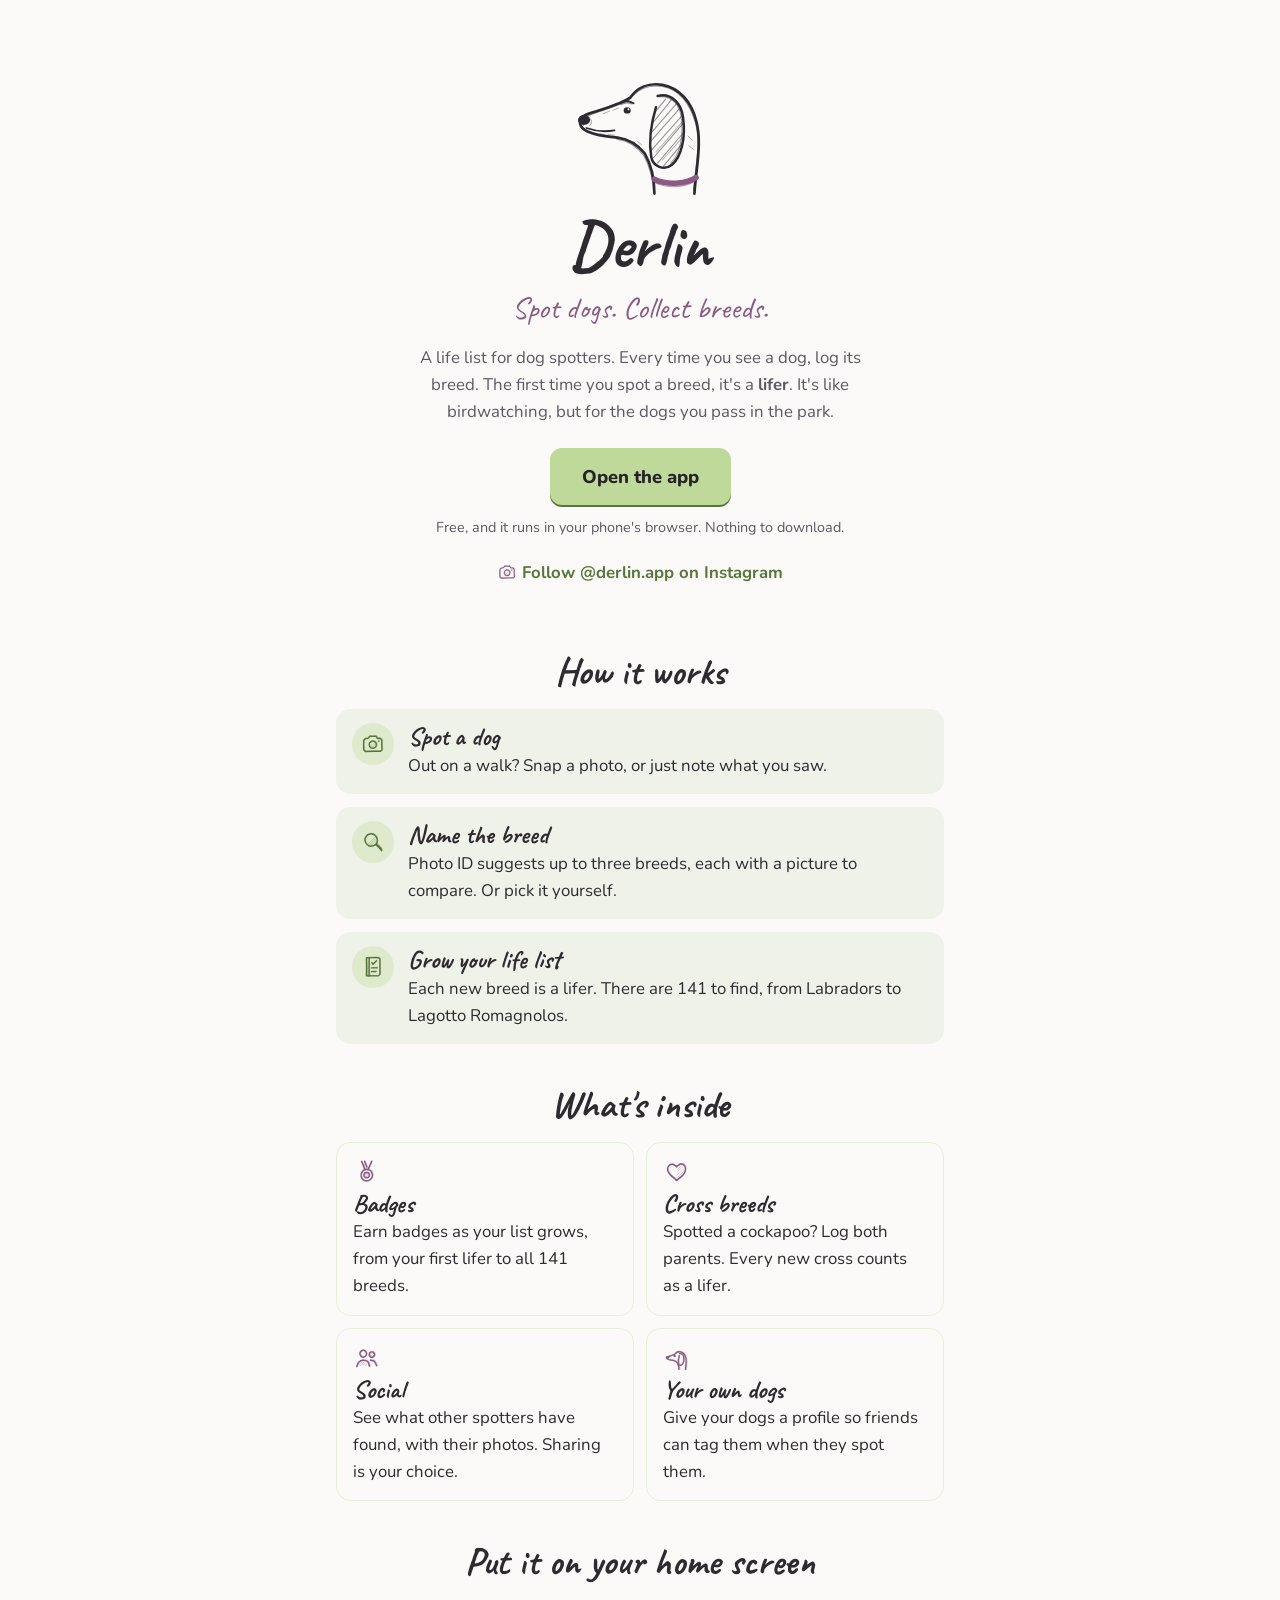
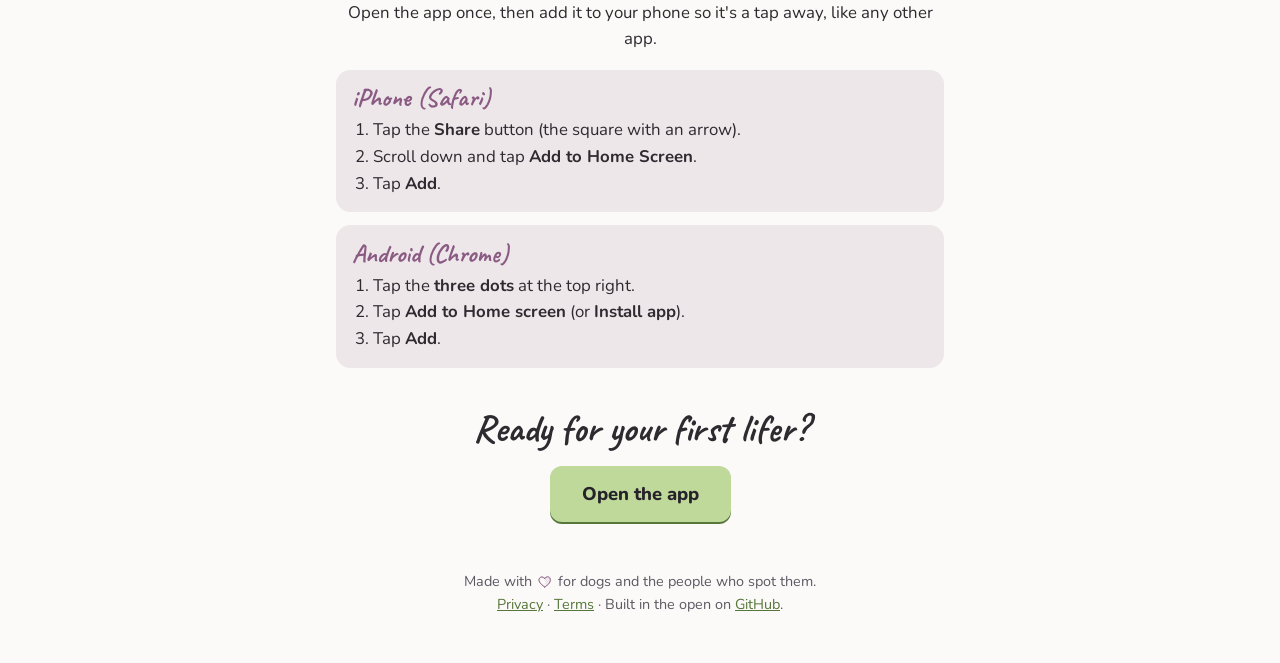
==== commit ad2decde: "Redraw the app's icons in the dog icon's rustic pencil style Charlie liked only the dog icon; the ot" ====
--- a/site/index.html
+++ b/site/index.html
@@ -66,19 +66,19 @@
       you pass in the park.</p>
     <a class="button" href="https://app.derlin.app">Open the app</a>
     <div class="small">Free, and it runs in your phone's browser. Nothing to download.</div>
-    <p class="follow"><a href="https://www.instagram.com/derlin.app/"><svg class="sketch" viewBox="0 0 24 24" aria-hidden="true" fill="none" stroke="currentColor" stroke-linecap="round" stroke-linejoin="round"><g stroke-width="1.6"><path d="M3.5 8.5 a1.5 1.5 0 0 1 1.5-1.5 h2.6 l1.5-2.1 h5.8 l1.5 2.1 h2.6 a1.5 1.5 0 0 1 1.5 1.5 v9.2 a1.5 1.5 0 0 1 -1.5 1.5 h-14 a1.5 1.5 0 0 1 -1.5-1.5 z"/><circle cx="12" cy="12.8" r="3.4"/></g><g stroke-width=".7" opacity=".5" transform="translate(.5 -.4) rotate(-1.5 12 12)"><path d="M3.5 8.5 a1.5 1.5 0 0 1 1.5-1.5 h2.6 l1.5-2.1 h5.8 l1.5 2.1 h2.6 a1.5 1.5 0 0 1 1.5 1.5 v9.2 a1.5 1.5 0 0 1 -1.5 1.5 h-14 a1.5 1.5 0 0 1 -1.5-1.5 z"/><circle cx="12" cy="12.8" r="3.4"/></g></svg> Follow @derlin.app on Instagram</a></p>
+    <p class="follow"><a href="https://www.instagram.com/derlin.app/"><svg class="sketch" viewBox="0 0 24 24" aria-hidden="true" fill="none" stroke="currentColor" stroke-linecap="round" stroke-linejoin="round"><g stroke-width="1.25"><path d="M3.59 8.62 Q4.35 7.84 5.12 7.07 Q6.38 7.04 7.64 6.88 Q8.41 5.85 9.25 4.87 Q12.13 5.1 15.01 4.91 Q15.61 6.04 16.4 7.05 Q17.7 7.06 19.01 7.05 Q19.76 7.64 20.41 8.34 Q20.29 13.1 20.61 17.85 Q19.8 18.46 19 19.09 Q11.95 18.88 4.9 19.2 Q4.19 18.4 3.43 17.63 Q3.19 13.13 3.52 8.63 Q3.72 8.43 3.91 8.25"/><path d="M10.62 9.77 C11.29 9.49 12.19 9.44 12.88 9.63 C13.57 9.82 14.35 10.33 14.75 10.91 C15.16 11.49 15.38 12.4 15.32 13.12 C15.26 13.84 14.9 14.72 14.39 15.24 C13.89 15.76 13 16.15 12.27 16.22 C11.53 16.29 10.56 16.07 9.97 15.64 C9.39 15.21 8.94 14.36 8.76 13.64 C8.57 12.91 8.56 11.95 8.88 11.31 C9.19 10.67 10.16 10.12 10.64 9.81 C11.12 9.51 11.39 9.51 11.76 9.48"/><ellipse cx="17.6" cy="9.6" rx="0.7" ry="0.68" transform="rotate(-13.56 17.6 9.6)" fill="currentColor" stroke="none"/></g><g stroke-width="1.05" opacity=".42" transform="translate(.5 -.4) rotate(-1.5 12 12)"><path d="M3.59 8.62 Q4.35 7.84 5.12 7.07 Q6.38 7.04 7.64 6.88 Q8.41 5.85 9.25 4.87 Q12.13 5.1 15.01 4.91 Q15.61 6.04 16.4 7.05 Q17.7 7.06 19.01 7.05 Q19.76 7.64 20.41 8.34 Q20.29 13.1 20.61 17.85 Q19.8 18.46 19 19.09 Q11.95 18.88 4.9 19.2 Q4.19 18.4 3.43 17.63 Q3.19 13.13 3.52 8.63 Q3.72 8.43 3.91 8.25"/><path d="M10.62 9.77 C11.29 9.49 12.19 9.44 12.88 9.63 C13.57 9.82 14.35 10.33 14.75 10.91 C15.16 11.49 15.38 12.4 15.32 13.12 C15.26 13.84 14.9 14.72 14.39 15.24 C13.89 15.76 13 16.15 12.27 16.22 C11.53 16.29 10.56 16.07 9.97 15.64 C9.39 15.21 8.94 14.36 8.76 13.64 C8.57 12.91 8.56 11.95 8.88 11.31 C9.19 10.67 10.16 10.12 10.64 9.81 C11.12 9.51 11.39 9.51 11.76 9.48"/><ellipse cx="17.6" cy="9.6" rx="0.7" ry="0.68" transform="rotate(-13.56 17.6 9.6)" fill="currentColor" stroke="none"/></g><g stroke-width=".5" opacity=".55"><path d="M10.38 14.53 L13.72 11.19 M11.94 15.03 L14.28 12.69"/></g></svg> Follow @derlin.app on Instagram</a></p>
   </header>
 
   <section aria-labelledby="how">
     <h2 id="how">How it works</h2>
     <ol class="steps">
-      <li><span class="icon"><svg class="sketch" viewBox="0 0 24 24" aria-hidden="true" fill="none" stroke="currentColor" stroke-linecap="round" stroke-linejoin="round"><g stroke-width="1.6"><path d="M3.5 8.5 a1.5 1.5 0 0 1 1.5-1.5 h2.6 l1.5-2.1 h5.8 l1.5 2.1 h2.6 a1.5 1.5 0 0 1 1.5 1.5 v9.2 a1.5 1.5 0 0 1 -1.5 1.5 h-14 a1.5 1.5 0 0 1 -1.5-1.5 z"/><circle cx="12" cy="12.8" r="3.4"/></g><g stroke-width=".7" opacity=".5" transform="translate(.5 -.4) rotate(-1.5 12 12)"><path d="M3.5 8.5 a1.5 1.5 0 0 1 1.5-1.5 h2.6 l1.5-2.1 h5.8 l1.5 2.1 h2.6 a1.5 1.5 0 0 1 1.5 1.5 v9.2 a1.5 1.5 0 0 1 -1.5 1.5 h-14 a1.5 1.5 0 0 1 -1.5-1.5 z"/><circle cx="12" cy="12.8" r="3.4"/></g></svg></span><div>
+      <li><span class="icon"><svg class="sketch" viewBox="0 0 24 24" aria-hidden="true" fill="none" stroke="currentColor" stroke-linecap="round" stroke-linejoin="round"><g stroke-width="1.25"><path d="M3.59 8.62 Q4.35 7.84 5.12 7.07 Q6.38 7.04 7.64 6.88 Q8.41 5.85 9.25 4.87 Q12.13 5.1 15.01 4.91 Q15.61 6.04 16.4 7.05 Q17.7 7.06 19.01 7.05 Q19.76 7.64 20.41 8.34 Q20.29 13.1 20.61 17.85 Q19.8 18.46 19 19.09 Q11.95 18.88 4.9 19.2 Q4.19 18.4 3.43 17.63 Q3.19 13.13 3.52 8.63 Q3.72 8.43 3.91 8.25"/><path d="M10.62 9.77 C11.29 9.49 12.19 9.44 12.88 9.63 C13.57 9.82 14.35 10.33 14.75 10.91 C15.16 11.49 15.38 12.4 15.32 13.12 C15.26 13.84 14.9 14.72 14.39 15.24 C13.89 15.76 13 16.15 12.27 16.22 C11.53 16.29 10.56 16.07 9.97 15.64 C9.39 15.21 8.94 14.36 8.76 13.64 C8.57 12.91 8.56 11.95 8.88 11.31 C9.19 10.67 10.16 10.12 10.64 9.81 C11.12 9.51 11.39 9.51 11.76 9.48"/><ellipse cx="17.6" cy="9.6" rx="0.7" ry="0.68" transform="rotate(-13.56 17.6 9.6)" fill="currentColor" stroke="none"/></g><g stroke-width="1.05" opacity=".42" transform="translate(.5 -.4) rotate(-1.5 12 12)"><path d="M3.59 8.62 Q4.35 7.84 5.12 7.07 Q6.38 7.04 7.64 6.88 Q8.41 5.85 9.25 4.87 Q12.13 5.1 15.01 4.91 Q15.61 6.04 16.4 7.05 Q17.7 7.06 19.01 7.05 Q19.76 7.64 20.41 8.34 Q20.29 13.1 20.61 17.85 Q19.8 18.46 19 19.09 Q11.95 18.88 4.9 19.2 Q4.19 18.4 3.43 17.63 Q3.19 13.13 3.52 8.63 Q3.72 8.43 3.91 8.25"/><path d="M10.62 9.77 C11.29 9.49 12.19 9.44 12.88 9.63 C13.57 9.82 14.35 10.33 14.75 10.91 C15.16 11.49 15.38 12.4 15.32 13.12 C15.26 13.84 14.9 14.72 14.39 15.24 C13.89 15.76 13 16.15 12.27 16.22 C11.53 16.29 10.56 16.07 9.97 15.64 C9.39 15.21 8.94 14.36 8.76 13.64 C8.57 12.91 8.56 11.95 8.88 11.31 C9.19 10.67 10.16 10.12 10.64 9.81 C11.12 9.51 11.39 9.51 11.76 9.48"/><ellipse cx="17.6" cy="9.6" rx="0.7" ry="0.68" transform="rotate(-13.56 17.6 9.6)" fill="currentColor" stroke="none"/></g><g stroke-width=".5" opacity=".55"><path d="M10.38 14.53 L13.72 11.19 M11.94 15.03 L14.28 12.69"/></g></svg></span><div>
         <h3>Spot a dog</h3>
         <p>Out on a walk? Snap a photo, or just note what you saw.</p></div></li>
-      <li><span class="icon"><svg class="sketch" viewBox="0 0 24 24" aria-hidden="true" fill="none" stroke="currentColor" stroke-linecap="round" stroke-linejoin="round"><g stroke-width="1.6"><circle cx="10.4" cy="10.4" r="5.8"/><path d="M14.7 14.7 L20.2 20.2"/></g><g stroke-width=".7" opacity=".5" transform="translate(.5 -.4) rotate(-1.5 12 12)"><circle cx="10.4" cy="10.4" r="5.8"/><path d="M14.7 14.7 L20.2 20.2"/></g></svg></span><div>
+      <li><span class="icon"><svg class="sketch" viewBox="0 0 24 24" aria-hidden="true" fill="none" stroke="currentColor" stroke-linecap="round" stroke-linejoin="round"><g stroke-width="1.25"><path d="M6.75 5.92 C7.72 5.11 9.25 4.4 10.48 4.42 C11.72 4.44 13.22 5.21 14.15 6.05 C15.08 6.9 15.84 8.25 16.07 9.48 C16.3 10.71 16.16 12.4 15.53 13.46 C14.9 14.51 13.48 15.39 12.28 15.8 C11.08 16.2 9.45 16.34 8.31 15.9 C7.18 15.46 6.1 14.25 5.48 13.15 C4.87 12.05 4.42 10.51 4.62 9.3 C4.82 8.08 6.01 6.57 6.67 5.85 C7.34 5.14 7.97 5.25 8.61 5.01"/><path d="M14.55 14.64 Q17.69 17.25 20.35 20.35"/><path d="M15.6 14.22 Q17.95 16.38 19.98 18.84"/></g><g stroke-width="1.05" opacity=".42" transform="translate(.5 -.4) rotate(-1.5 12 12)"><path d="M6.75 5.92 C7.72 5.11 9.25 4.4 10.48 4.42 C11.72 4.44 13.22 5.21 14.15 6.05 C15.08 6.9 15.84 8.25 16.07 9.48 C16.3 10.71 16.16 12.4 15.53 13.46 C14.9 14.51 13.48 15.39 12.28 15.8 C11.08 16.2 9.45 16.34 8.31 15.9 C7.18 15.46 6.1 14.25 5.48 13.15 C4.87 12.05 4.42 10.51 4.62 9.3 C4.82 8.08 6.01 6.57 6.67 5.85 C7.34 5.14 7.97 5.25 8.61 5.01"/><path d="M14.55 14.64 Q17.69 17.25 20.35 20.35"/><path d="M15.6 14.22 Q17.95 16.38 19.98 18.84"/></g><g stroke-width=".5" opacity=".55"><path d="M7.81 13.87 L13.94 7.73 M8.95 14.77 L14.7 9.02 M10.77 15.01 L14.93 10.86"/></g></svg></span><div>
         <h3>Name the breed</h3>
         <p>Photo ID suggests up to three breeds, each with a picture to compare. Or pick it yourself.</p></div></li>
-      <li><span class="icon"><svg class="sketch" viewBox="0 0 24 24" aria-hidden="true" fill="none" stroke="currentColor" stroke-linecap="round" stroke-linejoin="round"><g stroke-width="1.6"><path d="M6 3.5 h11 a1.5 1.5 0 0 1 1.5 1.5 v14 a1.5 1.5 0 0 1 -1.5 1.5 h-11 z"/><path d="M8.6 3.6 v16.8"/><path d="M11 8.2 l1.3 1.4 L15.4 6.4"/><path d="M11 13 h5"/><path d="M11 16.5 h3.8"/></g><g stroke-width=".7" opacity=".5" transform="translate(.5 -.4) rotate(-1.5 12 12)"><path d="M6 3.5 h11 a1.5 1.5 0 0 1 1.5 1.5 v14 a1.5 1.5 0 0 1 -1.5 1.5 h-11 z"/><path d="M8.6 3.6 v16.8"/><path d="M11 8.2 l1.3 1.4 L15.4 6.4"/><path d="M11 13 h5"/><path d="M11 16.5 h3.8"/></g></svg></span><div>
+      <li><span class="icon"><svg class="sketch" viewBox="0 0 24 24" aria-hidden="true" fill="none" stroke="currentColor" stroke-linecap="round" stroke-linejoin="round"><g stroke-width="1.25"><path d="M5.95 3.62 Q11.6 3.12 17.26 3.54 Q17.99 4.05 18.65 4.67 Q18.66 11.93 18.63 19.2 Q17.83 19.75 17.14 20.44 Q11.56 20.57 5.99 20.36 Q6.32 11.93 5.96 3.51 Q6.19 3.52 6.42 3.51"/><path d="M8.61 3.47 Q8.39 12.1 8.51 20.74"/><path d="M11.03 8.17 Q11.57 8.92 12.15 9.64 Q13.79 8 15.45 6.38"/><path d="M10.87 13.06 Q13.46 13.08 16.06 13.05"/><path d="M10.79 16.54 Q12.87 16.43 14.96 16.49"/></g><g stroke-width="1.05" opacity=".42" transform="translate(.5 -.4) rotate(-1.5 12 12)"><path d="M5.95 3.62 Q11.6 3.12 17.26 3.54 Q17.99 4.05 18.65 4.67 Q18.66 11.93 18.63 19.2 Q17.83 19.75 17.14 20.44 Q11.56 20.57 5.99 20.36 Q6.32 11.93 5.96 3.51 Q6.19 3.52 6.42 3.51"/><path d="M8.61 3.47 Q8.39 12.1 8.51 20.74"/><path d="M11.03 8.17 Q11.57 8.92 12.15 9.64 Q13.79 8 15.45 6.38"/><path d="M10.87 13.06 Q13.46 13.08 16.06 13.05"/><path d="M10.79 16.54 Q12.87 16.43 14.96 16.49"/></g><g stroke-width=".5" opacity=".55"><path d="M6.44 4.48 L6.89 4.03 M6.48 6.24 L8.11 4.61 M6.36 8.25 L8.25 6.36 M6.5 9.85 L8.09 8.25 M6.5 11.97 L8.08 10.38 M6.49 14.19 L8.26 12.42 M6.49 16.3 L8.28 14.5 M6.54 18.13 L8.28 16.39 M6.37 20.06 L8.13 18.3"/></g></svg></span><div>
         <h3>Grow your life list</h3>
         <p>Each new breed is a lifer. There are 141 to find, from Labradors to Lagotto Romagnolos.</p></div></li>
     </ol>
@@ -87,13 +87,13 @@
   <section aria-labelledby="features">
     <h2 id="features">What's inside</h2>
     <div class="features">
-      <div><svg class="sketch" viewBox="0 0 24 24" aria-hidden="true" fill="none" stroke="currentColor" stroke-linecap="round" stroke-linejoin="round"><g stroke-width="1.6"><path d="M8.4 3 l3 7"/><path d="M15.6 3 l-3 7"/><circle cx="12" cy="15.2" r="5"/><circle cx="12" cy="15.2" r="2.4"/></g><g stroke-width=".7" opacity=".5" transform="translate(.5 -.4) rotate(-1.5 12 12)"><path d="M8.4 3 l3 7"/><path d="M15.6 3 l-3 7"/><circle cx="12" cy="15.2" r="5"/><circle cx="12" cy="15.2" r="2.4"/></g></svg><h3>Badges</h3>
+      <div><svg class="sketch" viewBox="0 0 24 24" aria-hidden="true" fill="none" stroke="currentColor" stroke-linecap="round" stroke-linejoin="round"><g stroke-width="1.25"><path d="M7.48 3 Q9.21 6.69 10.63 10.52"/><path d="M10.11 2.87 Q11.26 5.44 12.26 8.07"/><path d="M16.49 2.96 Q14.91 6.62 13.26 10.25"/><path d="M10.11 10.39 C11.1 9.97 12.59 9.98 13.64 10.33 C14.68 10.69 15.82 11.58 16.39 12.52 C16.97 13.46 17.28 14.9 17.1 15.97 C16.92 17.04 16.12 18.21 15.29 18.93 C14.46 19.65 13.2 20.24 12.12 20.28 C11.05 20.33 9.65 19.87 8.82 19.19 C7.98 18.51 7.29 17.24 7.11 16.19 C6.93 15.13 7.24 13.84 7.73 12.87 C8.22 11.9 9.19 10.77 10.03 10.35 C10.86 9.94 12.15 10.36 12.75 10.36"/><path d="M10.08 13.65 C10.47 13.16 11.37 12.76 12.01 12.76 C12.66 12.77 13.56 13.17 13.95 13.66 C14.33 14.16 14.48 15.13 14.33 15.74 C14.17 16.36 13.58 17.09 13.02 17.35 C12.47 17.61 11.54 17.57 10.98 17.3 C10.41 17.03 9.79 16.34 9.64 15.73 C9.49 15.11 9.88 14.03 10.08 13.6 C10.28 13.17 10.5 13.3 10.83 13.16"/></g><g stroke-width="1.05" opacity=".42" transform="translate(.5 -.4) rotate(-1.5 12 12)"><path d="M7.48 3 Q9.21 6.69 10.63 10.52"/><path d="M10.11 2.87 Q11.26 5.44 12.26 8.07"/><path d="M16.49 2.96 Q14.91 6.62 13.26 10.25"/><path d="M10.11 10.39 C11.1 9.97 12.59 9.98 13.64 10.33 C14.68 10.69 15.82 11.58 16.39 12.52 C16.97 13.46 17.28 14.9 17.1 15.97 C16.92 17.04 16.12 18.21 15.29 18.93 C14.46 19.65 13.2 20.24 12.12 20.28 C11.05 20.33 9.65 19.87 8.82 19.19 C7.98 18.51 7.29 17.24 7.11 16.19 C6.93 15.13 7.24 13.84 7.73 12.87 C8.22 11.9 9.19 10.77 10.03 10.35 C10.86 9.94 12.15 10.36 12.75 10.36"/><path d="M10.08 13.65 C10.47 13.16 11.37 12.76 12.01 12.76 C12.66 12.77 13.56 13.17 13.95 13.66 C14.33 14.16 14.48 15.13 14.33 15.74 C14.17 16.36 13.58 17.09 13.02 17.35 C12.47 17.61 11.54 17.57 10.98 17.3 C10.41 17.03 9.79 16.34 9.64 15.73 C9.49 15.11 9.88 14.03 10.08 13.6 C10.28 13.17 10.5 13.3 10.83 13.16"/></g><g stroke-width=".5" opacity=".55"><path d="M10.53 15.05 L11.89 13.68 M10.97 16.2 L13.08 14.09 M11.99 16.7 L13.42 15.28"/><path d="M9.26 5.01 L10.01 4.26 M9.77 5.95 L10.36 5.36 M10.29 7.14 L10.93 6.5 M10.86 8.03 L11.28 7.6"/></g></svg><h3>Badges</h3>
         <p>Earn badges as your list grows, from your first lifer to all 141 breeds.</p></div>
-      <div><svg class="sketch" viewBox="0 0 24 24" aria-hidden="true" fill="none" stroke="currentColor" stroke-linecap="round" stroke-linejoin="round"><g stroke-width="1.6"><path d="M12 19.6 C5 14.6 3.4 11 4.4 8 c1-3 5-3.8 7.6-.5 c2.6-3.3 6.6-2.5 7.6.5 c1 3-.6 6.6-7.6 11.6 z"/></g><g stroke-width=".7" opacity=".5" transform="translate(.5 -.4) rotate(-1.5 12 12)"><path d="M12 19.6 C5 14.6 3.4 11 4.4 8 c1-3 5-3.8 7.6-.5 c2.6-3.3 6.6-2.5 7.6.5 c1 3-.6 6.6-7.6 11.6 z"/></g></svg><h3>Cross breeds</h3>
+      <div><svg class="sketch" viewBox="0 0 24 24" aria-hidden="true" fill="none" stroke="currentColor" stroke-linecap="round" stroke-linejoin="round"><g stroke-width="1.25"><path d="M12.22 19.75 L12.03 19.59 C10.98 18.72 7.83 16.45 6.52 15 C5.2 13.54 4.43 12.14 4.15 10.84 C3.87 9.54 4.16 8.09 4.85 7.19 C5.54 6.3 7.08 5.38 8.28 5.46 C9.48 5.54 11.27 7.24 12.04 7.7 L12.25 7.83"/><path d="M11.74 7.58 L11.96 7.45 C12.73 7.01 14.5 5.34 15.72 5.29 C16.93 5.23 18.58 6.22 19.25 7.11 C19.92 8.01 20 9.33 19.75 10.65 C19.49 11.96 19.04 13.49 17.72 15 C16.41 16.52 12.95 18.85 11.84 19.75 L11.65 19.9"/></g><g stroke-width="1.05" opacity=".42" transform="translate(.5 -.4) rotate(-1.5 12 12)"><path d="M12.22 19.75 L12.03 19.59 C10.98 18.72 7.83 16.45 6.52 15 C5.2 13.54 4.43 12.14 4.15 10.84 C3.87 9.54 4.16 8.09 4.85 7.19 C5.54 6.3 7.08 5.38 8.28 5.46 C9.48 5.54 11.27 7.24 12.04 7.7 L12.25 7.83"/><path d="M11.74 7.58 L11.96 7.45 C12.73 7.01 14.5 5.34 15.72 5.29 C16.93 5.23 18.58 6.22 19.25 7.11 C19.92 8.01 20 9.33 19.75 10.65 C19.49 11.96 19.04 13.49 17.72 15 C16.41 16.52 12.95 18.85 11.84 19.75 L11.65 19.9"/></g><g stroke-width=".5" opacity=".55"><path d="M12.9 10.1 L15.95 7.05 M12.91 12.13 L17.44 7.59 M12.98 14.63 L18.4 9.21 M13.08 16.91 L18.63 11.36"/></g></svg><h3>Cross breeds</h3>
         <p>Spotted a cockapoo? Log both parents. Every new cross counts as a lifer.</p></div>
-      <div><svg class="sketch" viewBox="0 0 24 24" aria-hidden="true" fill="none" stroke="currentColor" stroke-linecap="round" stroke-linejoin="round"><g stroke-width="1.6"><circle cx="9" cy="8.6" r="3"/><path d="M3.4 19.6 c.5-3.5 2.8-5.2 5.6-5.2 s5.1 1.7 5.6 5.2"/><circle cx="16.6" cy="9.4" r="2.4"/><path d="M15.4 14.4 c2.6-.2 4.8 1.4 5.3 4.6"/></g><g stroke-width=".7" opacity=".5" transform="translate(.5 -.4) rotate(-1.5 12 12)"><circle cx="9" cy="8.6" r="3"/><path d="M3.4 19.6 c.5-3.5 2.8-5.2 5.6-5.2 s5.1 1.7 5.6 5.2"/><circle cx="16.6" cy="9.4" r="2.4"/><path d="M15.4 14.4 c2.6-.2 4.8 1.4 5.3 4.6"/></g></svg><h3>Social</h3>
+      <div><svg class="sketch" viewBox="0 0 24 24" aria-hidden="true" fill="none" stroke="currentColor" stroke-linecap="round" stroke-linejoin="round"><g stroke-width="1.25"><path d="M7.35 6.15 C7.88 5.78 8.7 5.46 9.32 5.53 C9.95 5.6 10.67 6.1 11.1 6.57 C11.54 7.05 11.89 7.77 11.93 8.4 C11.98 9.02 11.75 9.81 11.38 10.33 C11.02 10.86 10.35 11.39 9.73 11.55 C9.12 11.71 8.25 11.59 7.68 11.3 C7.12 11 6.6 10.37 6.34 9.78 C6.09 9.2 5.98 8.4 6.16 7.78 C6.33 7.16 7.02 6.42 7.38 6.08 C7.74 5.74 7.98 5.83 8.31 5.74"/><path d="M3.25 19.99 L3.36 19.76 C3.72 18.97 4.16 16.81 5.1 15.92 C6.05 15.02 7.7 14.42 9.02 14.39 C10.34 14.37 12.12 14.92 13.03 15.76 C13.94 16.61 14.17 18.7 14.47 19.48 L14.56 19.71"/><path d="M14.7 7.95 C15.08 7.44 15.93 6.93 16.55 6.92 C17.17 6.9 18.02 7.38 18.43 7.88 C18.85 8.38 19.15 9.29 19.03 9.9 C18.9 10.52 18.26 11.29 17.69 11.56 C17.13 11.83 16.19 11.79 15.63 11.52 C15.07 11.26 14.47 10.56 14.31 9.97 C14.14 9.38 14.43 8.43 14.64 7.98 C14.86 7.53 15.27 7.45 15.59 7.28"/><path d="M15.32 14.36 L15.56 14.42 C16.23 14.6 17.76 14.46 18.63 15.22 C19.51 15.99 20.36 18.23 20.8 19.01 L20.93 19.22"/></g><g stroke-width="1.05" opacity=".42" transform="translate(.5 -.4) rotate(-1.5 12 12)"><path d="M7.35 6.15 C7.88 5.78 8.7 5.46 9.32 5.53 C9.95 5.6 10.67 6.1 11.1 6.57 C11.54 7.05 11.89 7.77 11.93 8.4 C11.98 9.02 11.75 9.81 11.38 10.33 C11.02 10.86 10.35 11.39 9.73 11.55 C9.12 11.71 8.25 11.59 7.68 11.3 C7.12 11 6.6 10.37 6.34 9.78 C6.09 9.2 5.98 8.4 6.16 7.78 C6.33 7.16 7.02 6.42 7.38 6.08 C7.74 5.74 7.98 5.83 8.31 5.74"/><path d="M3.25 19.99 L3.36 19.76 C3.72 18.97 4.16 16.81 5.1 15.92 C6.05 15.02 7.7 14.42 9.02 14.39 C10.34 14.37 12.12 14.92 13.03 15.76 C13.94 16.61 14.17 18.7 14.47 19.48 L14.56 19.71"/><path d="M14.7 7.95 C15.08 7.44 15.93 6.93 16.55 6.92 C17.17 6.9 18.02 7.38 18.43 7.88 C18.85 8.38 19.15 9.29 19.03 9.9 C18.9 10.52 18.26 11.29 17.69 11.56 C17.13 11.83 16.19 11.79 15.63 11.52 C15.07 11.26 14.47 10.56 14.31 9.97 C14.14 9.38 14.43 8.43 14.64 7.98 C14.86 7.53 15.27 7.45 15.59 7.28"/><path d="M15.32 14.36 L15.56 14.42 C16.23 14.6 17.76 14.46 18.63 15.22 C19.51 15.99 20.36 18.23 20.8 19.01 L20.93 19.22"/></g><g stroke-width=".5" opacity=".55"><path d="M14.98 9.37 L16.6 7.75 M15.59 10.59 L17.89 8.29 M17.29 10.92 L18.14 10.07"/><path d="M5.16 18.3 L7.49 15.97 M6.66 19 L9.79 15.87 M8.78 19.05 L11.39 16.43 M11.11 19.02 L12.41 17.72"/></g></svg><h3>Social</h3>
         <p>See what other spotters have found, with their photos. Sharing is your choice.</p></div>
-      <div><svg class="sketch" viewBox="0 0 24 24" aria-hidden="true" fill="none" stroke="currentColor" stroke-linecap="round" stroke-linejoin="round"><g stroke-width="1.6"><svg x="1" y="0.5" width="22" height="23" viewBox="0 0 180 200"><path stroke-width="10" d="M158 192 C160 160 168 128 160 100 C154 78 140 60 118 56 C100 53 86 60 78 72 C66 80 46 86 26 92 C16 95 12 104 18 110 C26 118 44 120 62 122 C76 124 88 132 96 142 C104 156 108 174 108 192"/><path stroke-width="9.5" d="M112 70 C128 66 142 78 144 98 C147 122 142 146 130 156 C120 164 106 158 104 146 C101 128 104 104 110 84"/><ellipse cx="74" cy="88" rx="9" ry="8" fill="currentColor" stroke="none"/><ellipse cx="20" cy="100" rx="13" ry="11" fill="currentColor" stroke="none"/></svg></g><g stroke-width=".7" opacity=".5" transform="translate(.5 -.4) rotate(-1.5 12 12)"><svg x="1" y="0.5" width="22" height="23" viewBox="0 0 180 200"><path stroke-width="10" d="M158 192 C160 160 168 128 160 100 C154 78 140 60 118 56 C100 53 86 60 78 72 C66 80 46 86 26 92 C16 95 12 104 18 110 C26 118 44 120 62 122 C76 124 88 132 96 142 C104 156 108 174 108 192"/><path stroke-width="9.5" d="M112 70 C128 66 142 78 144 98 C147 122 142 146 130 156 C120 164 106 158 104 146 C101 128 104 104 110 84"/><ellipse cx="74" cy="88" rx="9" ry="8" fill="currentColor" stroke="none"/><ellipse cx="20" cy="100" rx="13" ry="11" fill="currentColor" stroke="none"/></svg></g></svg><h3>Your own dogs</h3>
+      <div><svg class="sketch" viewBox="0 0 24 24" aria-hidden="true" fill="none" stroke="currentColor" stroke-linecap="round" stroke-linejoin="round"><g stroke-width="1.25"><svg x="1" y="0.5" width="22" height="23" viewBox="0 0 180 200"><path stroke-width="10" d="M158 192 C160 160 168 128 160 100 C154 78 140 60 118 56 C100 53 86 60 78 72 C66 80 46 86 26 92 C16 95 12 104 18 110 C26 118 44 120 62 122 C76 124 88 132 96 142 C104 156 108 174 108 192"/><path stroke-width="9.5" d="M112 70 C128 66 142 78 144 98 C147 122 142 146 130 156 C120 164 106 158 104 146 C101 128 104 104 110 84"/><ellipse cx="74" cy="88" rx="9" ry="8" fill="currentColor" stroke="none"/><ellipse cx="20" cy="100" rx="13" ry="11" fill="currentColor" stroke="none"/></svg></g><g stroke-width="1.05" opacity=".42" transform="translate(.5 -.4) rotate(-1.5 12 12)"><svg x="1" y="0.5" width="22" height="23" viewBox="0 0 180 200"><path stroke-width="10" d="M158 192 C160 160 168 128 160 100 C154 78 140 60 118 56 C100 53 86 60 78 72 C66 80 46 86 26 92 C16 95 12 104 18 110 C26 118 44 120 62 122 C76 124 88 132 96 142 C104 156 108 174 108 192"/><path stroke-width="9.5" d="M112 70 C128 66 142 78 144 98 C147 122 142 146 130 156 C120 164 106 158 104 146 C101 128 104 104 110 84"/><ellipse cx="74" cy="88" rx="9" ry="8" fill="currentColor" stroke="none"/><ellipse cx="20" cy="100" rx="13" ry="11" fill="currentColor" stroke="none"/></svg></g></svg><h3>Your own dogs</h3>
         <p>Give your dogs a profile so friends can tag them when they spot them.</p></div>
     </div>
   </section>
@@ -119,7 +119,7 @@
   </section>
 
   <footer>
-    <p>Made with <svg class="sketch" viewBox="0 0 24 24" aria-hidden="true" fill="none" stroke="currentColor" stroke-linecap="round" stroke-linejoin="round"><g stroke-width="1.6"><path d="M12 19.6 C5 14.6 3.4 11 4.4 8 c1-3 5-3.8 7.6-.5 c2.6-3.3 6.6-2.5 7.6.5 c1 3-.6 6.6-7.6 11.6 z"/></g><g stroke-width=".7" opacity=".5" transform="translate(.5 -.4) rotate(-1.5 12 12)"><path d="M12 19.6 C5 14.6 3.4 11 4.4 8 c1-3 5-3.8 7.6-.5 c2.6-3.3 6.6-2.5 7.6.5 c1 3-.6 6.6-7.6 11.6 z"/></g></svg> for dogs and the people who spot them.<br>
+    <p>Made with <svg class="sketch" viewBox="0 0 24 24" aria-hidden="true" fill="none" stroke="currentColor" stroke-linecap="round" stroke-linejoin="round"><g stroke-width="1.25"><path d="M12.22 19.75 L12.03 19.59 C10.98 18.72 7.83 16.45 6.52 15 C5.2 13.54 4.43 12.14 4.15 10.84 C3.87 9.54 4.16 8.09 4.85 7.19 C5.54 6.3 7.08 5.38 8.28 5.46 C9.48 5.54 11.27 7.24 12.04 7.7 L12.25 7.83"/><path d="M11.74 7.58 L11.96 7.45 C12.73 7.01 14.5 5.34 15.72 5.29 C16.93 5.23 18.58 6.22 19.25 7.11 C19.92 8.01 20 9.33 19.75 10.65 C19.49 11.96 19.04 13.49 17.72 15 C16.41 16.52 12.95 18.85 11.84 19.75 L11.65 19.9"/></g><g stroke-width="1.05" opacity=".42" transform="translate(.5 -.4) rotate(-1.5 12 12)"><path d="M12.22 19.75 L12.03 19.59 C10.98 18.72 7.83 16.45 6.52 15 C5.2 13.54 4.43 12.14 4.15 10.84 C3.87 9.54 4.16 8.09 4.85 7.19 C5.54 6.3 7.08 5.38 8.28 5.46 C9.48 5.54 11.27 7.24 12.04 7.7 L12.25 7.83"/><path d="M11.74 7.58 L11.96 7.45 C12.73 7.01 14.5 5.34 15.72 5.29 C16.93 5.23 18.58 6.22 19.25 7.11 C19.92 8.01 20 9.33 19.75 10.65 C19.49 11.96 19.04 13.49 17.72 15 C16.41 16.52 12.95 18.85 11.84 19.75 L11.65 19.9"/></g><g stroke-width=".5" opacity=".55"><path d="M12.9 10.1 L15.95 7.05 M12.91 12.13 L17.44 7.59 M12.98 14.63 L18.4 9.21 M13.08 16.91 L18.63 11.36"/></g></svg> for dogs and the people who spot them.<br>
       <a href="privacy/">Privacy</a> · <a href="terms/">Terms</a> · Built in the open on <a href="https://github.com/charlesingramsmith/project-cerberus">GitHub</a>.</p>
   </footer>
 </main>
